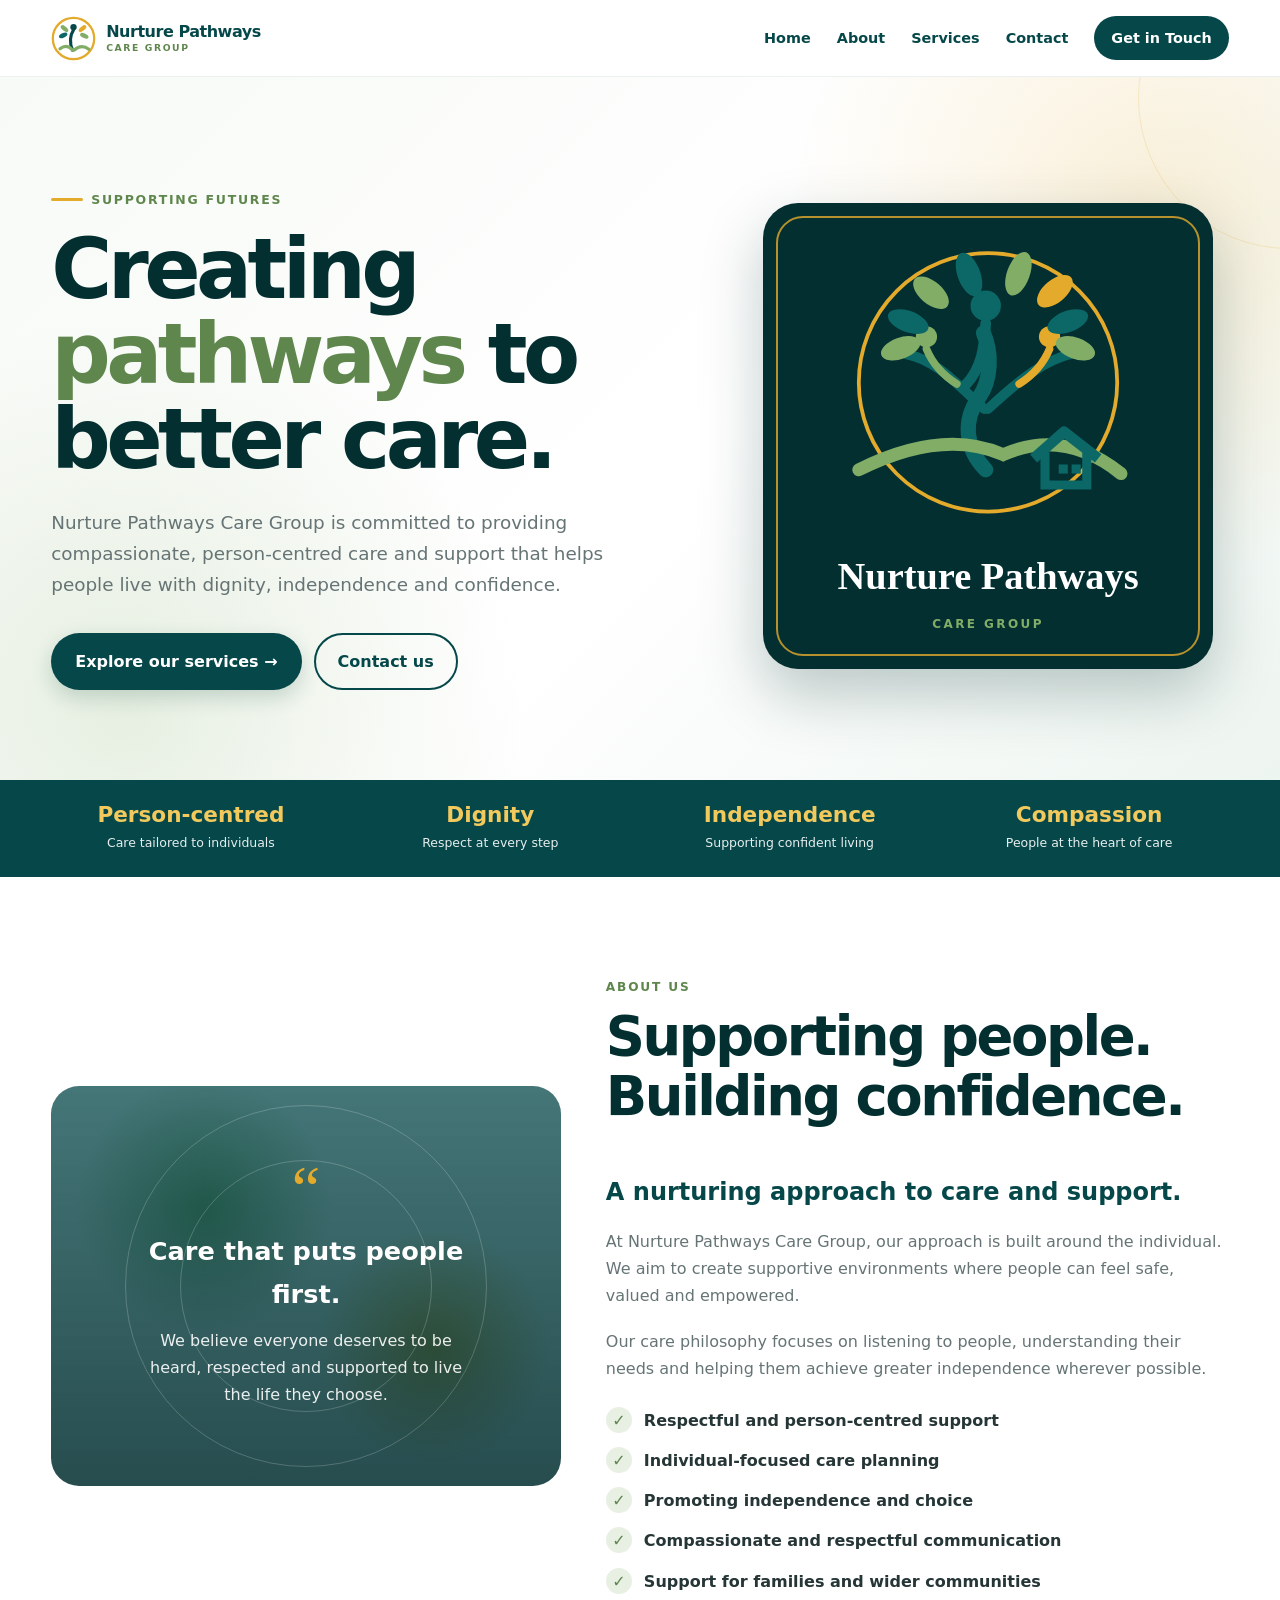
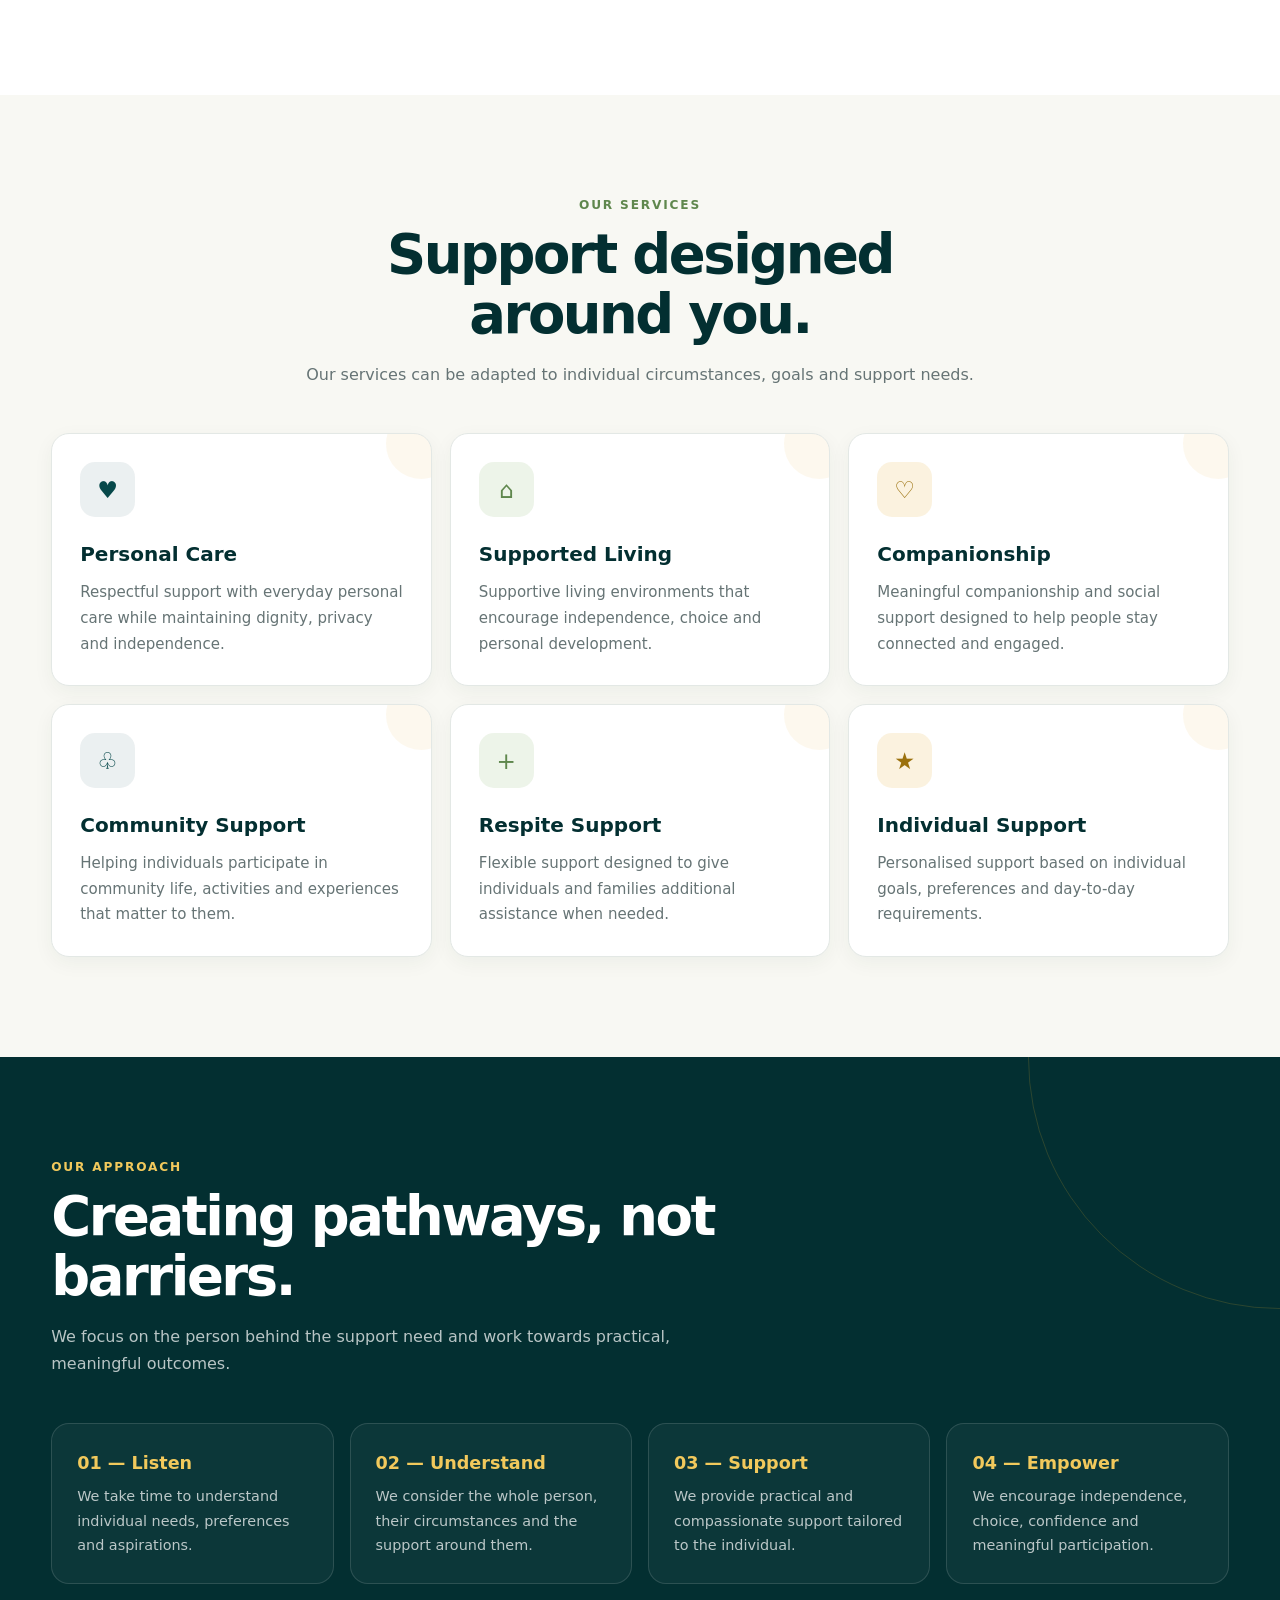
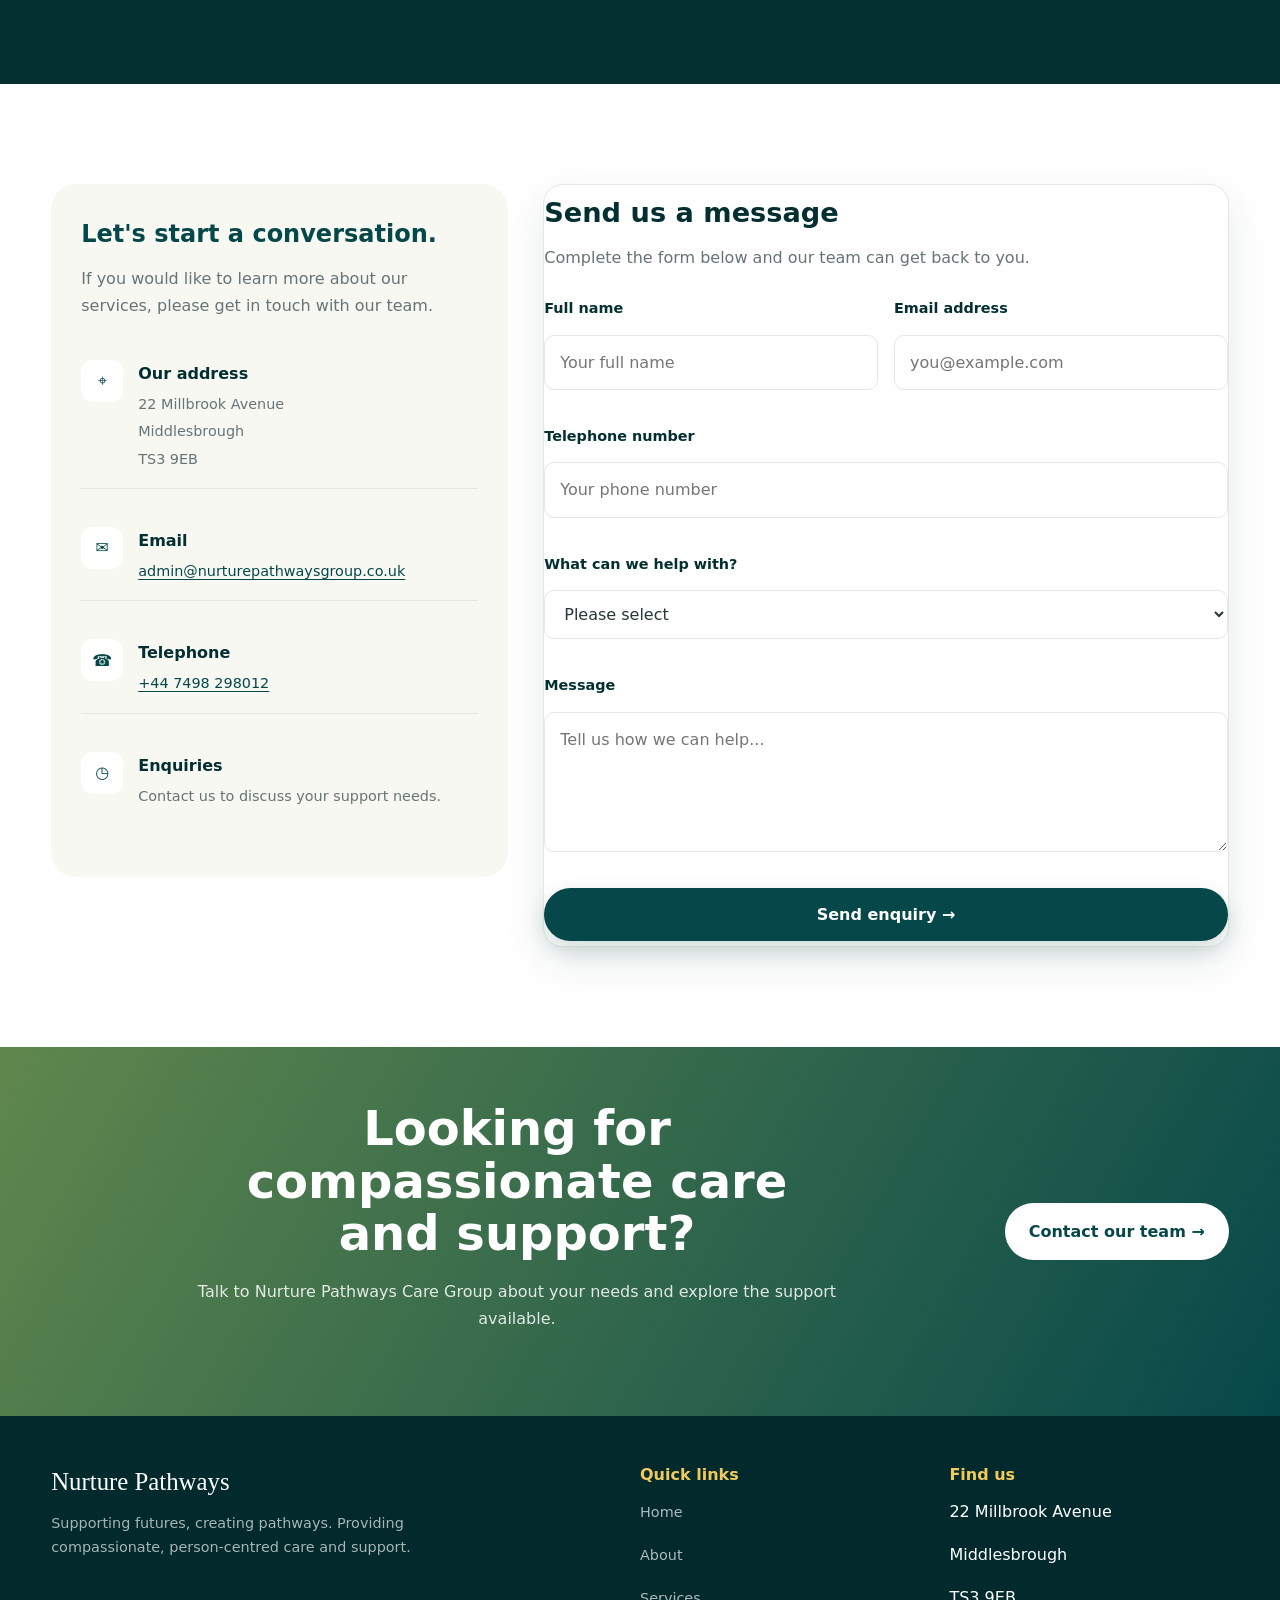
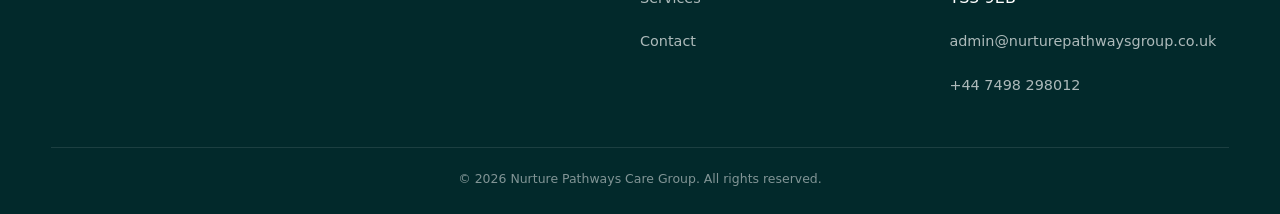
==== index.html @ 9d2c9abf "Add files via upload" ====
<!DOCTYPE html>
<html lang="en">
<head>
<meta charset="UTF-8">
<meta name="viewport" content="width=device-width, initial-scale=1.0">
<meta name="description" content="Nurture Pathways Care Group - Supporting futures, creating pathways. Person-centred care and support services across the UK.">
<meta name="theme-color" content="#063f40">
<link rel="stylesheet" href="style.css">
<title>Nurture Pathways Care Group | Supporting Futures, Creating Pathways</title>
<style>
:root{--teal:#06484a;--teal-dark:#032f31;--teal-light:#0b6867;--green:#82ad67;--green-dark:#5f874d;--gold:#e3aa2c;--gold-light:#f2c95c;--cream:#f8f8f3;--white:#fff;--text:#263536;--muted:#667475;--border:#e3e8e5;--shadow:0 15px 40px rgba(3,47,49,.10);--radius:18px;--max-width:1180px}
*{box-sizing:border-box;margin:0;padding:0}html{scroll-behavior:smooth;scroll-padding-top:80px}body{font-family:Inter,ui-sans-serif,system-ui,-apple-system,BlinkMacSystemFont,"Segoe UI",sans-serif;color:var(--text);background:#fff;line-height:1.7;overflow-x:hidden}img,svg{max-width:100%;display:block}a{color:inherit;text-decoration:none}button,input,textarea,select{font:inherit}button{cursor:pointer}.container{width:min(92%,var(--max-width));margin-inline:auto}
header{position:sticky;top:0;z-index:1000;background:rgba(255,255,255,.96);backdrop-filter:blur(12px);border-bottom:1px solid rgba(6,72,74,.08)}.nav{min-height:76px;display:flex;align-items:center;justify-content:space-between;gap:20px}.brand{display:flex;align-items:center;gap:10px;font-weight:800;color:var(--teal);line-height:1.1}.brand-mark{width:45px;height:45px;flex:0 0 45px}.brand-text{display:flex;flex-direction:column}.brand-name{font-size:1rem;letter-spacing:-.03em}.brand-subtitle{color:var(--green-dark);font-size:.58rem;letter-spacing:.17em;margin-top:2px}.nav-toggle{border:0;background:transparent;color:var(--teal);width:44px;height:44px;display:grid;place-items:center;border-radius:10px;font-size:1.5rem}.nav-toggle:hover{background:var(--cream)}.nav-links{position:absolute;top:76px;left:0;right:0;display:none;flex-direction:column;padding:20px 4%;background:#fff;border-bottom:1px solid var(--border);box-shadow:var(--shadow)}.nav-links.active{display:flex}.nav-links a{padding:10px 0;font-weight:650;color:var(--teal)}.nav-links a:hover{color:var(--gold)}.nav-cta{display:inline-flex;justify-content:center;align-items:center;background:var(--teal);color:#fff!important;padding:11px 18px!important;border-radius:999px}
.hero{position:relative;background:radial-gradient(circle at 90% 20%,rgba(227,170,44,.18),transparent 28%),radial-gradient(circle at 10% 90%,rgba(130,173,103,.18),transparent 30%),linear-gradient(135deg,#f7faf6 0%,#fff 55%,#edf5f0 100%);padding:72px 0 65px;overflow:hidden}.hero::before{content:"";position:absolute;width:300px;height:300px;border:1px solid rgba(227,170,44,.2);border-radius:50%;right:-160px;top:-130px}.hero-grid{display:grid;gap:45px;align-items:center}.eyebrow{display:inline-flex;align-items:center;gap:8px;color:var(--green-dark);font-weight:800;font-size:.78rem;letter-spacing:.14em;text-transform:uppercase;margin-bottom:18px}.eyebrow:before{content:"";width:32px;height:3px;background:var(--gold);border-radius:99px}.hero h1{color:var(--teal-dark);font-size:clamp(2.5rem,9vw,5rem);line-height:1.02;letter-spacing:-.055em;max-width:760px}.hero h1 span{color:var(--green-dark)}.hero-description{max-width:650px;margin-top:22px;font-size:1.05rem;color:var(--muted)}.hero-buttons{display:flex;flex-wrap:wrap;gap:12px;margin-top:30px}.btn{min-height:50px;padding:13px 22px;display:inline-flex;align-items:center;justify-content:center;gap:9px;border-radius:999px;border:2px solid transparent;font-weight:800;transition:.25s ease}.btn-primary{background:var(--teal);color:#fff}.btn-primary:hover{background:var(--teal-dark);transform:translateY(-2px);box-shadow:0 10px 25px rgba(6,72,74,.2)}.btn-secondary{border-color:var(--teal);color:var(--teal);background:transparent}.btn-secondary:hover{background:var(--teal);color:#fff}
.hero-visual{display:grid;place-items:center}.logo-card{width:min(100%,450px);padding:35px;background:var(--teal-dark);border-radius:35px;box-shadow:0 25px 60px rgba(3,47,49,.25);position:relative}.logo-card:before{content:"";position:absolute;inset:13px;border:2px solid var(--gold);border-radius:27px;opacity:.8}.logo-svg{position:relative;z-index:1;width:100%}.logo-card-title{position:relative;z-index:1;text-align:center;margin-top:10px;color:#fff;font-family:Georgia,serif;font-size:clamp(1.6rem,5vw,2.4rem);font-weight:bold}.logo-card-subtitle{position:relative;z-index:1;color:var(--green);text-align:center;font-weight:800;letter-spacing:.2em;font-size:.75rem;margin-top:4px}
.trust-bar{background:var(--teal);color:#fff;padding:22px 0}.trust-grid{display:grid;grid-template-columns:repeat(2,1fr);gap:20px;text-align:center}.trust-item strong{display:block;color:var(--gold-light);font-size:1.35rem;line-height:1.2}.trust-item span{font-size:.78rem;opacity:.9}
section{padding:80px 0}.section-heading{max-width:700px;margin-bottom:45px}.section-heading.center{margin-inline:auto;text-align:center}.section-label{color:var(--green-dark);font-weight:850;text-transform:uppercase;letter-spacing:.15em;font-size:.76rem;margin-bottom:10px}.section-heading h2{color:var(--teal-dark);font-size:clamp(2rem,6vw,3.4rem);line-height:1.1;letter-spacing:-.045em}.section-heading p{color:var(--muted);margin-top:16px}
.about{background:#fff}.about-grid{display:grid;gap:45px;align-items:center}.about-image{min-height:400px;border-radius:28px;background:linear-gradient(rgba(6,72,74,.75),rgba(3,47,49,.86)),radial-gradient(circle at 30% 30%,var(--green),transparent 28%),radial-gradient(circle at 75% 65%,var(--gold),transparent 25%);display:flex;align-items:center;justify-content:center;padding:35px;position:relative;overflow:hidden}.about-image:before,.about-image:after{content:"";position:absolute;border:1px solid rgba(255,255,255,.2);border-radius:50%}.about-image:before{width:360px;height:360px}.about-image:after{width:250px;height:250px}.about-message{position:relative;z-index:2;color:#fff;text-align:center;max-width:330px}.about-message .quote{font-family:Georgia,serif;font-size:4rem;color:var(--gold);line-height:.8}.about-message h3{font-size:1.6rem;margin:15px 0 10px}.about-message p{opacity:.9}.about-copy h3{color:var(--teal);font-size:1.5rem;margin-bottom:15px}.about-copy p{color:var(--muted);margin-bottom:18px}.check-list{list-style:none;display:grid;gap:13px;margin-top:25px}.check-list li{display:flex;gap:12px;align-items:flex-start;color:var(--text);font-weight:600}.check-list li:before{content:"✓";flex:0 0 26px;width:26px;height:26px;display:grid;place-items:center;border-radius:50%;background:rgba(130,173,103,.18);color:var(--green-dark);font-weight:900}
.services{background:var(--cream)}.service-grid{display:grid;grid-template-columns:1fr;gap:18px}.service-card{background:#fff;border:1px solid var(--border);border-radius:var(--radius);padding:28px;transition:.25s ease;position:relative;overflow:hidden}.service-card:after{content:"";position:absolute;width:70px;height:70px;border-radius:50%;background:rgba(227,170,44,.08);right:-25px;top:-25px}.service-card:hover{transform:translateY(-5px);box-shadow:var(--shadow);border-color:rgba(130,173,103,.5)}.service-icon{width:55px;height:55px;border-radius:15px;display:grid;place-items:center;background:rgba(6,72,74,.08);color:var(--teal);font-size:1.45rem;margin-bottom:20px}.service-card:nth-child(2) .service-icon,.service-card:nth-child(5) .service-icon{background:rgba(130,173,103,.14);color:var(--green-dark)}.service-card:nth-child(3) .service-icon,.service-card:nth-child(6) .service-icon{background:rgba(227,170,44,.15);color:#9b710d}.service-card h3{color:var(--teal-dark);font-size:1.25rem;margin-bottom:9px}.service-card p{color:var(--muted);font-size:.94rem}
.why-us{background:var(--teal-dark);color:#fff;position:relative;overflow:hidden}.why-us:before{content:"";position:absolute;width:500px;height:500px;border:1px solid rgba(227,170,44,.18);border-radius:50%;right:-250px;top:-250px}.why-us .section-label{color:var(--gold-light)}.why-us h2{color:#fff}.why-us .section-heading p{color:rgba(255,255,255,.72)}.why-grid{display:grid;gap:16px}.why-card{padding:25px;border:1px solid rgba(255,255,255,.13);border-radius:var(--radius);background:rgba(255,255,255,.04)}.why-card strong{display:block;color:var(--gold-light);font-size:1.1rem;margin-bottom:6px}.why-card p{color:rgba(255,255,255,.72);font-size:.9rem}
.contact{background:#fff}.contact-grid{display:grid;gap:35px}.contact-info{background:var(--cream);border-radius:25px;padding:30px}.contact-info h3{color:var(--teal);font-size:1.5rem;margin-bottom:10px}.contact-info>p{color:var(--muted);margin-bottom:25px}.contact-item{display:flex;gap:15px;padding:16px 0;border-bottom:1px solid var(--border)}.contact-item:last-child{border-bottom:0}.contact-item-icon{width:42px;height:42px;border-radius:12px;display:grid;place-items:center;flex:0 0 42px;background:#fff;color:var(--teal)}.contact-item strong{display:block;color:var(--teal-dark)}.contact-item span{color:var(--muted);font-size:.9rem}.contact-item a{color:var(--teal);text-decoration:underline;text-underline-offset:3px}.contact-form{padding:5px 0}.contact-form h3{color:var(--teal-dark);font-size:1.7rem;margin-bottom:8px}.contact-form>p{color:var(--muted);margin-bottom:25px}.form-grid{display:grid;gap:16px}.form-group{display:grid;gap:7px}label{color:var(--teal-dark);font-weight:750;font-size:.9rem}input,textarea,select{width:100%;border:1px solid var(--border);background:#fafcfb;border-radius:12px;padding:13px 15px;outline:none;color:var(--text);transition:.2s ease}input:focus,textarea:focus,select:focus{border-color:var(--green);box-shadow:0 0 0 4px rgba(130,173,103,.12);background:#fff}textarea{min-height:140px;resize:vertical}.form-submit{margin-top:18px;border:0;width:100%}.form-message{display:none;margin-top:15px;padding:13px 15px;border-radius:10px;background:rgba(130,173,103,.14);color:var(--green-dark);font-weight:650}.form-message.show{display:block}
.cta{padding:55px 0;background:linear-gradient(120deg,var(--green-dark),var(--teal));color:#fff}.cta-inner{display:flex;flex-direction:column;gap:22px;align-items:flex-start}.cta h2{font-size:clamp(1.8rem,5vw,3rem);line-height:1.1;max-width:650px}.cta p{opacity:.85;max-width:650px}.cta .btn{background:#fff;color:var(--teal)}.cta .btn:hover{background:var(--gold);color:var(--teal-dark)}
footer{background:#02292b;color:#fff;padding:45px 0 25px}.footer-grid{display:grid;gap:30px}.footer-brand{font-family:Georgia,serif;font-size:1.55rem;color:#fff;margin-bottom:8px}.footer-description{color:rgba(255,255,255,.65);max-width:450px;font-size:.9rem}.footer-title{color:var(--gold-light);font-weight:800;margin-bottom:10px}.footer-links{list-style:none;display:grid;gap:7px}.footer-links a{color:rgba(255,255,255,.68);font-size:.9rem}.footer-links a:hover{color:#fff}.copyright{border-top:1px solid rgba(255,255,255,.1);margin-top:35px;padding-top:20px;color:rgba(255,255,255,.5);font-size:.78rem;text-align:center}
@media(min-width:650px){.trust-grid{grid-template-columns:repeat(4,1fr)}.service-grid{grid-template-columns:repeat(2,1fr)}.why-grid{grid-template-columns:repeat(2,1fr)}.form-grid.two{grid-template-columns:repeat(2,1fr)}.footer-grid{grid-template-columns:2fr 1fr 1fr}}
@media(min-width:900px){.nav-toggle{display:none}.nav-links{position:static;display:flex;flex-direction:row;align-items:center;gap:26px;padding:0;background:transparent;border:0;box-shadow:none}.nav-links a{padding:8px 0;font-size:.9rem}.nav-cta{padding:10px 17px!important}.hero{padding:105px 0 90px}.hero-grid{grid-template-columns:1.15fr .85fr}.about-grid{grid-template-columns:.9fr 1.1fr}.service-grid{grid-template-columns:repeat(3,1fr)}.why-grid{grid-template-columns:repeat(4,1fr)}.contact-grid{grid-template-columns:.8fr 1.2fr;align-items:start}.cta-inner{flex-direction:row;align-items:center;justify-content:space-between}.cta-content{max-width:700px}}
@media(min-width:1100px){.hero h1{font-size:5.2rem}section{padding:100px 0}}
:focus-visible{outline:3px solid var(--gold);outline-offset:3px}@media(prefers-reduced-motion:reduce){html{scroll-behavior:auto}*,*::before,*::after{transition:none!important}}
</style>
</head>
<body>
<header><div class="container nav">
<a href="#home" class="brand" aria-label="Nurture Pathways Care Group home">
<svg class="brand-mark" viewBox="0 0 100 100" aria-hidden="true"><circle cx="50" cy="50" r="46" fill="none" stroke="#e3aa2c" stroke-width="5"/><path d="M48 76 C40 60 43 42 50 31" fill="none" stroke="#06484a" stroke-width="7" stroke-linecap="round"/><circle cx="50" cy="25" r="7" fill="#06484a"/><ellipse cx="30" cy="28" rx="10" ry="5" transform="rotate(40 30 28)" fill="#82ad67"/><ellipse cx="70" cy="28" rx="10" ry="5" transform="rotate(-40 70 28)" fill="#e3aa2c"/><ellipse cx="27" cy="43" rx="10" ry="5" transform="rotate(-25 27 43)" fill="#0b6867"/><ellipse cx="74" cy="44" rx="10" ry="5" transform="rotate(25 74 44)" fill="#82ad67"/><path d="M48 76 Q35 61 20 73" fill="none" stroke="#82ad67" stroke-width="7" stroke-linecap="round"/><path d="M51 76 Q68 61 84 74" fill="none" stroke="#82ad67" stroke-width="7" stroke-linecap="round"/></svg>
<span class="brand-text"><span class="brand-name">Nurture Pathways</span><span class="brand-subtitle">CARE GROUP</span></span></a>
<button class="nav-toggle" id="navToggle" aria-label="Open navigation menu" aria-expanded="false">☰</button>
<nav class="nav-links" id="navLinks" aria-label="Main navigation"><a href="#home">Home</a><a href="#about">About</a><a href="#services">Services</a><a href="#contact">Contact</a><a href="#contact" class="nav-cta">Get in Touch</a></nav>
</div></header>

<main>
<section class="hero" id="home"><div class="container hero-grid"><div class="hero-content"><div class="eyebrow">Supporting futures</div><h1>Creating <span>pathways</span> to better care.</h1><p class="hero-description">Nurture Pathways Care Group is committed to providing compassionate, person-centred care and support that helps people live with dignity, independence and confidence.</p><div class="hero-buttons"><a href="#services" class="btn btn-primary">Explore our services →</a><a href="#contact" class="btn btn-secondary">Contact us</a></div></div>
<div class="hero-visual"><div class="logo-card"><svg class="logo-svg" viewBox="0 0 500 390" role="img" aria-label="Nurture Pathways tree and people logo"><circle cx="250" cy="190" r="170" fill="none" stroke="#e3aa2c" stroke-width="5"/><path d="M247 305 C218 275 218 238 238 210 C255 186 255 150 244 125" fill="none" stroke="#0b6867" stroke-width="20" stroke-linecap="round"/><path d="M245 225 C205 188 180 160 143 153" fill="none" stroke="#0b6867" stroke-width="13" stroke-linecap="round"/><path d="M250 225 C295 183 325 161 361 152" fill="none" stroke="#0b6867" stroke-width="13" stroke-linecap="round"/><circle cx="247" cy="89" r="20" fill="#0b6867"/><path d="M247 112 C245 145 242 171 220 194" fill="none" stroke="#0b6867" stroke-width="14" stroke-linecap="round"/><circle cx="169" cy="130" r="14" fill="#82ad67"/><path d="M169 146 C176 163 190 180 209 192" fill="none" stroke="#82ad67" stroke-width="10" stroke-linecap="round"/><circle cx="331" cy="130" r="14" fill="#e3aa2c"/><path d="M331 146 C324 163 310 180 291 192" fill="none" stroke="#e3aa2c" stroke-width="10" stroke-linecap="round"/><ellipse cx="175" cy="72" rx="28" ry="15" transform="rotate(40 175 72)" fill="#82ad67"/><ellipse cx="225" cy="48" rx="30" ry="15" transform="rotate(70 225 48)" fill="#0b6867"/><ellipse cx="290" cy="47" rx="30" ry="15" transform="rotate(-70 290 47)" fill="#82ad67"/><ellipse cx="338" cy="70" rx="28" ry="15" transform="rotate(-40 338 70)" fill="#e3aa2c"/><ellipse cx="145" cy="110" rx="28" ry="14" transform="rotate(20 145 110)" fill="#0b6867"/><ellipse cx="355" cy="110" rx="28" ry="14" transform="rotate(-20 355 110)" fill="#0b6867"/><ellipse cx="135" cy="145" rx="27" ry="14" transform="rotate(-20 135 145)" fill="#82ad67"/><ellipse cx="365" cy="145" rx="27" ry="14" transform="rotate(20 365 145)" fill="#82ad67"/><path d="M80 305 Q190 250 270 285 Q350 250 425 310" fill="none" stroke="#82ad67" stroke-width="17" stroke-linecap="round"/><path d="M310 290 L350 255 L395 290" fill="none" stroke="#0b6867" stroke-width="14" stroke-linejoin="round"/><path d="M325 282 V325 H380 V282" fill="none" stroke="#0b6867" stroke-width="12"/><rect x="343" y="298" width="12" height="12" fill="#0b6867"/><rect x="360" y="298" width="12" height="12" fill="#0b6867"/></svg><div class="logo-card-title">Nurture Pathways</div><div class="logo-card-subtitle">CARE GROUP</div></div></div></div></section>

<section class="trust-bar" aria-label="Our values"><div class="container trust-grid"><div class="trust-item"><strong>Person-centred</strong><span>Care tailored to individuals</span></div><div class="trust-item"><strong>Dignity</strong><span>Respect at every step</span></div><div class="trust-item"><strong>Independence</strong><span>Supporting confident living</span></div><div class="trust-item"><strong>Compassion</strong><span>People at the heart of care</span></div></div></section>

<section class="about" id="about"><div class="container about-grid"><div class="about-image"><div class="about-message"><div class="quote">“</div><h3>Care that puts people first.</h3><p>We believe everyone deserves to be heard, respected and supported to live the life they choose.</p></div></div><div class="about-copy"><div class="section-heading"><div class="section-label">About us</div><h2>Supporting people. Building confidence.</h2></div><h3>A nurturing approach to care and support.</h3><p>At Nurture Pathways Care Group, our approach is built around the individual. We aim to create supportive environments where people can feel safe, valued and empowered.</p><p>Our care philosophy focuses on listening to people, understanding their needs and helping them achieve greater independence wherever possible.</p><ul class="check-list"><li>Respectful and person-centred support</li><li>Individual-focused care planning</li><li>Promoting independence and choice</li><li>Compassionate and respectful communication</li><li>Support for families and wider communities</li></ul></div></div></section>

<section class="services" id="services"><div class="container"><div class="section-heading center"><div class="section-label">Our services</div><h2>Support designed around you.</h2><p>Our services can be adapted to individual circumstances, goals and support needs.</p></div><div class="service-grid">
<article class="service-card"><div class="service-icon">♥</div><h3>Personal Care</h3><p>Respectful support with everyday personal care while maintaining dignity, privacy and independence.</p></article>
<article class="service-card"><div class="service-icon">⌂</div><h3>Supported Living</h3><p>Supportive living environments that encourage independence, choice and personal development.</p></article>
<article class="service-card"><div class="service-icon">♡</div><h3>Companionship</h3><p>Meaningful companionship and social support designed to help people stay connected and engaged.</p></article>
<article class="service-card"><div class="service-icon">♧</div><h3>Community Support</h3><p>Helping individuals participate in community life, activities and experiences that matter to them.</p></article>
<article class="service-card"><div class="service-icon">+</div><h3>Respite Support</h3><p>Flexible support designed to give individuals and families additional assistance when needed.</p></article>
<article class="service-card"><div class="service-icon">★</div><h3>Individual Support</h3><p>Personalised support based on individual goals, preferences and day-to-day requirements.</p></article>
</div></div></section>

<section class="why-us"><div class="container"><div class="section-heading"><div class="section-label">Our approach</div><h2>Creating pathways, not barriers.</h2><p>We focus on the person behind the support need and work towards practical, meaningful outcomes.</p></div><div class="why-grid"><div class="why-card"><strong>01 — Listen</strong><p>We take time to understand individual needs, preferences and aspirations.</p></div><div class="why-card"><strong>02 — Understand</strong><p>We consider the whole person, their circumstances and the support around them.</p></div><div class="why-card"><strong>03 — Support</strong><p>We provide practical and compassionate support tailored to the individual.</p></div><div class="why-card"><strong>04 — Empower</strong><p>We encourage independence, choice, confidence and meaningful participation.</p></div></div></div></section>

<section class="contact" id="contact"><div class="container contact-grid"><div class="contact-info"><h3>Let's start a conversation.</h3><p>If you would like to learn more about our services, please get in touch with our team.</p>
<div class="contact-item"><div class="contact-item-icon">⌖</div><div><strong>Our address</strong><span>22 Millbrook Avenue<br>Middlesbrough<br>TS3 9EB</span></div></div>
<div class="contact-item"><div class="contact-item-icon">✉</div><div><strong>Email</strong><span><a href="mailto:admin@nurturepathwaysgroup.co.uk">admin@nurturepathwaysgroup.co.uk</a></span></div></div>
<div class="contact-item"><div class="contact-item-icon">☎</div><div><strong>Telephone</strong><span><a href="tel:+447498298012">+44 7498 298012</a></span></div></div>
<div class="contact-item"><div class="contact-item-icon">◷</div><div><strong>Enquiries</strong><span>Contact us to discuss your support needs.</span></div></div>
</div>

<div class="contact-form"><h3>Send us a message</h3><p>Complete the form below and our team can get back to you.</p>
<form id="contactForm" action="https://formsubmit.co/admin@nurturepathwaysgroup.co.uk" method="POST">
<input type="hidden" name="_subject" value="New enquiry from Nurture Pathways website">
<input type="hidden" name="_captcha" value="false">
<input type="hidden" name="_template" value="table">
<input type="hidden" name="_next" value="https://nurturepathwaysgroup.co.uk/#contact">
<div class="form-grid two"><div class="form-group"><label for="name">Full name</label><input type="text" id="name" name="name" placeholder="Your full name" required></div><div class="form-group"><label for="email">Email address</label><input type="email" id="email" name="email" placeholder="you@example.com" required></div></div>
<div class="form-grid" style="margin-top:16px"><div class="form-group"><label for="phone">Telephone number</label><input type="tel" id="phone" name="phone" placeholder="Your phone number"></div><div class="form-group"><label for="service">What can we help with?</label><select id="service" name="service"><option value="">Please select</option><option>Personal Care</option><option>Supported Living</option><option>Companionship</option><option>Community Support</option><option>Respite Support</option><option>Individual Support</option><option>General Enquiry</option></select></div><div class="form-group"><label for="message">Message</label><textarea id="message" name="message" placeholder="Tell us how we can help..." required></textarea></div></div>
<button type="submit" class="btn btn-primary form-submit">Send enquiry →</button>
<div class="form-message" id="formMessage" role="status">Thank you. Your enquiry has been sent. A member of our team will be in touch.</div>
</form></div></div></section>

<section class="cta"><div class="container cta-inner"><div class="cta-content"><h2>Looking for compassionate care and support?</h2><p>Talk to Nurture Pathways Care Group about your needs and explore the support available.</p></div><a href="#contact" class="btn">Contact our team →</a></div></section>
</main>

<footer><div class="container"><div class="footer-grid"><div><div class="footer-brand">Nurture Pathways</div><p class="footer-description">Supporting futures, creating pathways. Providing compassionate, person-centred care and support.</p></div><div><div class="footer-title">Quick links</div><ul class="footer-links"><li><a href="#home">Home</a></li><li><a href="#about">About</a></li><li><a href="#services">Services</a></li><li><a href="#contact">Contact</a></li></ul></div><div><div class="footer-title">Find us</div><ul class="footer-links"><li>22 Millbrook Avenue</li><li>Middlesbrough</li><li>TS3 9EB</li><li><a href="mailto:admin@nurturepathwaysgroup.co.uk">admin@nurturepathwaysgroup.co.uk</a></li><li><a href="tel:+447498298012">+44 7498 298012</a></li></ul></div></div><div class="copyright">© <span id="year"></span> Nurture Pathways Care Group. All rights reserved.</div></div></footer>

<script>
const navToggle=document.getElementById("navToggle"),navLinks=document.getElementById("navLinks");
navToggle.addEventListener("click",()=>{const isOpen=navLinks.classList.toggle("active");navToggle.setAttribute("aria-expanded",isOpen);navToggle.setAttribute("aria-label",isOpen?"Close navigation menu":"Open navigation menu");navToggle.textContent=isOpen?"×":"☰"});
document.querySelectorAll(".nav-links a").forEach(link=>link.addEventListener("click",()=>{navLinks.classList.remove("active");navToggle.setAttribute("aria-expanded","false");navToggle.setAttribute("aria-label","Open navigation menu");navToggle.textContent="☰"}));
document.getElementById("year").textContent=new Date().getFullYear();
</script>
</body>
</html>
---- style.css ----
/* =========================================
NURTURE PATHWAYS CARE GROUP
Main Stylesheet
========================================= */

:root {
--primary: #1d5c4b;
--primary-dark: #15483b;
--secondary: #dceee8;
--accent: #c9a66b;
--cream: #f8f7f2;
--white: #ffffff;
--text: #26352f;
--muted: #68766f;
--border: #dfe7e2;
--shadow: 0 10px 30px rgba(20, 50, 40, 0.08);
--radius: 16px;
}

/* =========================================
RESET
========================================= */

* {
margin: 0;
padding: 0;
box-sizing: border-box;
}

html {
scroll-behavior: smooth;
}

body {
font-family: Arial, Helvetica, sans-serif;
color: var(--text);
background: var(--white);
line-height: 1.6;
}

img {
max-width: 100%;
display: block;
}

a {
color: inherit;
text-decoration: none;
}

button,
input,
textarea {
font: inherit;
}

/* =========================================
GENERAL
========================================= */

.container {
width: min(1120px, 92%);
margin: 0 auto;
}

section {
padding: 90px 0;
}

.section-title {
text-align: center;
max-width: 700px;
margin: 0 auto 50px;
}

.section-title span {
display: inline-block;
color: var(--primary);
font-weight: 700;
font-size: 0.9rem;
letter-spacing: 1.5px;
text-transform: uppercase;
margin-bottom: 10px;
}

.section-title h2 {
font-size: clamp(2rem, 4vw, 3rem);
line-height: 1.15;
margin-bottom: 16px;
}

.section-title p {
color: var(--muted);
font-size: 1.05rem;
}

/* =========================================
HEADER
========================================= */

header {
position: sticky;
top: 0;
z-index: 1000;
background: rgba(255, 255, 255, 0.96);
backdrop-filter: blur(10px);
border-bottom: 1px solid var(--border);
}

.navbar {
min-height: 78px;
display: flex;
align-items: center;
justify-content: space-between;
gap: 30px;
}

.logo {
display: flex;
align-items: center;
gap: 12px;
font-weight: 800;
color: var(--primary);
font-size: 1.1rem;
}

.logo svg {
width: 44px;
height: 44px;
flex-shrink: 0;
}

.nav-links {
display: flex;
align-items: center;
gap: 28px;
list-style: none;
}

.nav-links a {
color: var(--text);
font-weight: 600;
font-size: 0.95rem;
transition: color 0.25s ease;
}

.nav-links a:hover {
color: var(--primary);
}

.nav-cta {
padding: 11px 18px;
border-radius: 999px;
background: var(--primary);
color: var(--white) !important;
}

.nav-cta:hover {
background: var(--primary-dark);
}

.menu-toggle {
display: none;
border: 0;
background: transparent;
color: var(--primary);
cursor: pointer;
font-size: 1.8rem;
}

/* =========================================
HERO
========================================= */

.hero {
background:
radial-gradient(
circle at top right,
rgba(201, 166, 107, 0.18),
transparent 35%
),
linear-gradient(135deg, #f8faf8 0%, #e9f3ef 100%);
padding: 110px 0;
overflow: hidden;
}

.hero-grid {
display: grid;
grid-template-columns: 1.1fr 0.9fr;
align-items: center;
gap: 70px;
}

.hero-content {
max-width: 650px;
}

.eyebrow {
display: inline-block;
color: var(--primary);
font-size: 0.9rem;
font-weight: 800;
text-transform: uppercase;
letter-spacing: 1.5px;
margin-bottom: 18px;
}

.hero h1 {
font-size: clamp(2.8rem, 6vw, 5rem);
line-height: 1.02;
margin-bottom: 24px;
color: var(--primary-dark);
}

.hero h1 span {
color: var(--accent);
}

.hero p {
font-size: 1.15rem;
color: var(--muted);
max-width: 600px;
margin-bottom: 32px;
}

.hero-buttons {
display: flex;
flex-wrap: wrap;
gap: 14px;
}

.btn {
display: inline-flex;
align-items: center;
justify-content: center;
min-height: 50px;
padding: 0 24px;
border-radius: 999px;
font-weight: 700;
transition:
transform 0.2s ease,
background 0.2s ease,
box-shadow 0.2s ease;
}

.btn:hover {
transform: translateY(-2px);
}

.btn-primary {
background: var(--primary);
color: var(--white);
box-shadow: 0 8px 20px rgba(29, 92, 75, 0.2);
}

.btn-primary:hover {
background: var(--primary-dark);
}

.btn-outline {
border: 1px solid var(--primary);
color: var(--primary);
background: transparent;
}

.btn-outline:hover {
background: var(--secondary);
}

.hero-card {
background: var(--white);
padding: 38px;
border-radius: 28px;
box-shadow: var(--shadow);
border: 1px solid var(--border);
}

.hero-card-icon {
width: 65px;
height: 65px;
border-radius: 18px;
display: grid;
place-items: center;
background: var(--secondary);
color: var(--primary);
font-size: 1.8rem;
margin-bottom: 24px;
}

.hero-card h3 {
font-size: 1.5rem;
margin-bottom: 12px;
}

.hero-card p {
font-size: 1rem;
margin-bottom: 0;
}

/* =========================================
ABOUT
========================================= */

.about {
background: var(--white);
}

.about-grid {
display: grid;
grid-template-columns: 1fr 1fr;
gap: 60px;
align-items: center;
}

.about-content h2 {
font-size: clamp(2rem, 4vw, 3rem);
line-height: 1.15;
margin-bottom: 20px;
}

.about-content p {
color: var(--muted);
margin-bottom: 18px;
}

.about-highlight {
margin-top: 28px;
padding: 22px;
background: var(--cream);
border-left: 4px solid var(--accent);
border-radius: 10px;
}

.about-highlight strong {
display: block;
color: var(--primary);
margin-bottom: 5px;
}

/* =========================================
SERVICES
========================================= */

.services {
background: var(--cream);
}

.services-grid {
display: grid;
grid-template-columns: repeat(3, 1fr);
gap: 24px;
}

.service-card {
background: var(--white);
padding: 32px;
border-radius: var(--radius);
border: 1px solid var(--border);
box-shadow: 0 6px 20px rgba(20, 50, 40, 0.05);
transition:
transform 0.25s ease,
box-shadow 0.25s ease;
}

.service-card:hover {
transform: translateY(-6px);
box-shadow: var(--shadow);
}

.service-icon {
width: 55px;
height: 55px;
display: grid;
place-items: center;
border-radius: 14px;
background: var(--secondary);
color: var(--primary);
font-size: 1.4rem;
margin-bottom: 20px;
}

.service-card h3 {
margin-bottom: 10px;
font-size: 1.25rem;
}

.service-card p {
color: var(--muted);
font-size: 0.95rem;
}

/* =========================================
APPROACH / VALUES
========================================= */

.approach {
background: var(--white);
}

.values-grid {
display: grid;
grid-template-columns: repeat(4, 1fr);
gap: 20px;
}

.value-card {
padding: 28px 22px;
text-align: center;
background: #fbfcfb;
border: 1px solid var(--border);
border-radius: var(--radius);
}

.value-number {
width: 45px;
height: 45px;
margin: 0 auto 18px;
display: grid;
place-items: center;
border-radius: 50%;
background: var(--primary);
color: var(--white);
font-weight: 800;
}

.value-card h3 {
margin-bottom: 8px;
}

.value-card p {
color: var(--muted);
font-size: 0.92rem;
}

/* =========================================
CTA
========================================= */

.cta {
background: var(--primary);
color: var(--white);
text-align: center;
}

.cta-content {
max-width: 760px;
margin: 0 auto;
}

.cta h2 {
font-size: clamp(2rem, 4vw, 3rem);
line-height: 1.15;
margin-bottom: 18px;
}

.cta p {
opacity: 0.9;
margin-bottom: 28px;
}

.cta .btn-primary {
background: var(--white);
color: var(--primary);
box-shadow: none;
}

.cta .btn-primary:hover {
background: var(--secondary);
}

/* =========================================
CONTACT
========================================= */

.contact {
background: var(--cream);
}

.contact-grid {
display: grid;
grid-template-columns: 0.85fr 1.15fr;
gap: 50px;
align-items: start;
}

.contact-info h2 {
font-size: 2.3rem;
line-height: 1.15;
margin-bottom: 18px;
}

.contact-info > p {
color: var(--muted);
margin-bottom: 30px;
}

.contact-item {
display: flex;
gap: 15px;
margin-bottom: 22px;
}

.contact-icon {
width: 46px;
height: 46px;
flex-shrink: 0;
display: grid;
place-items: center;
border-radius: 12px;
background: var(--secondary);
color: var(--primary);
}

.contact-item strong {
display: block;
margin-bottom: 3px;
}

.contact-item span,
.contact-item a {
color: var(--muted);
}

.contact-item a:hover {
color: var(--primary);
}

/* =========================================
CONTACT FORM
========================================= */

.contact-form {
background: var(--white);
padding: 35px;
border-radius: 20px;
border: 1px solid var(--border);
box-shadow: var(--shadow);
}

.form-group {
margin-bottom: 18px;
}

.form-group label {
display: block;
font-weight: 700;
margin-bottom: 7px;
}

.form-group input,
.form-group textarea,
.form-group select {
width: 100%;
padding: 13px 15px;
border: 1px solid var(--border);
border-radius: 10px;
outline: none;
color: var(--text);
background: #fff;
transition:
border-color 0.2s ease,
box-shadow 0.2s ease;
}

.form-group textarea {
min-height: 140px;
resize: vertical;
}

.form-group input:focus,
.form-group textarea:focus,
.form-group select:focus {
border-color: var(--primary);
box-shadow: 0 0 0 3px rgba(29, 92, 75, 0.1);
}

.form-submit {
width: 100%;
border: 0;
cursor: pointer;
}

/* =========================================
FOOTER
========================================= */

footer {
background: #12382f;
color: var(--white);
padding: 55px 0 25px;
}

.footer-grid {
display: grid;
grid-template-columns: 1.2fr 0.8fr 0.8fr;
gap: 50px;
margin-bottom: 40px;
}

.footer-logo {
font-size: 1.2rem;
font-weight: 800;
margin-bottom: 15px;
}

.footer-about {
color: rgba(255, 255, 255, 0.75);
max-width: 420px;
}

footer h4 {
margin-bottom: 15px;
}

.footer-links {
list-style: none;
}

.footer-links li {
margin-bottom: 9px;
}

.footer-links a {
color: rgba(255, 255, 255, 0.75);
transition: color 0.2s ease;
}

.footer-links a:hover {
color: var(--white);
}

.footer-bottom {
padding-top: 22px;
border-top: 1px solid rgba(255, 255, 255, 0.15);
text-align: center;
color: rgba(255, 255, 255, 0.65);
font-size: 0.9rem;
}

/* =========================================
ACCESSIBILITY
========================================= */

:focus-visible {
outline: 3px solid var(--accent);
outline-offset: 3px;
}

/* =========================================
MOBILE NAVIGATION
========================================= */

@media (max-width: 800px) {
.menu-toggle {
display: block;
}

.nav-links {
position: absolute;
top: 78px;
left: 0;
width: 100%;
padding: 20px 4%;
display: none;
flex-direction: column;
align-items: stretch;
gap: 0;
background: var(--white);
border-bottom: 1px solid var(--border);
box-shadow: var(--shadow);
}

.nav-links.active {
display: flex;
}

.nav-links li {
border-bottom: 1px solid var(--border);
}

.nav-links li:last-child {
border-bottom: 0;
}

.nav-links a {
display: block;
padding: 13px 0;
}

.nav-cta {
text-align: center;
margin-top: 10px;
}
}

/* =========================================
TABLET
========================================= */

@media (max-width: 900px) {
.hero-grid,
.about-grid,
.contact-grid {
grid-template-columns: 1fr;
}

.hero {
padding: 80px 0;
}

.hero-content {
max-width: 100%;
}

.services-grid {
grid-template-columns: repeat(2, 1fr);
}

.values-grid {
grid-template-columns: repeat(2, 1fr);
}

.footer-grid {
grid-template-columns: 1fr 1fr;
}
}

/* =========================================
MOBILE
========================================= */

@media (max-width: 600px) {
section {
padding: 65px 0;
}

.navbar {
min-height: 70px;
}

.nav-links {
top: 70px;
}

.hero {
padding: 65px 0;
}

.hero h1 {
font-size: 2.7rem;
}

.hero p {
font-size: 1rem;
}

.hero-buttons {
flex-direction: column;
align-items: stretch;
}

.btn {
width: 100%;
}

.hero-card {
padding: 28px;
}

.services-grid {
grid-template-columns: 1fr;
}

.values-grid {
grid-template-columns: 1fr;
}

.contact-form {
padding: 25px;
}

.footer-grid {
grid-template-columns: 1fr;
gap: 30px;
}
}

/* =========================================
REDUCED MOTION
========================================= */

@media (prefers-reduced-motion: reduce) {
html {
scroll-behavior: auto;
}

*,
*::before,
*::after {
transition: none !important;
animation: none !important;
}
}
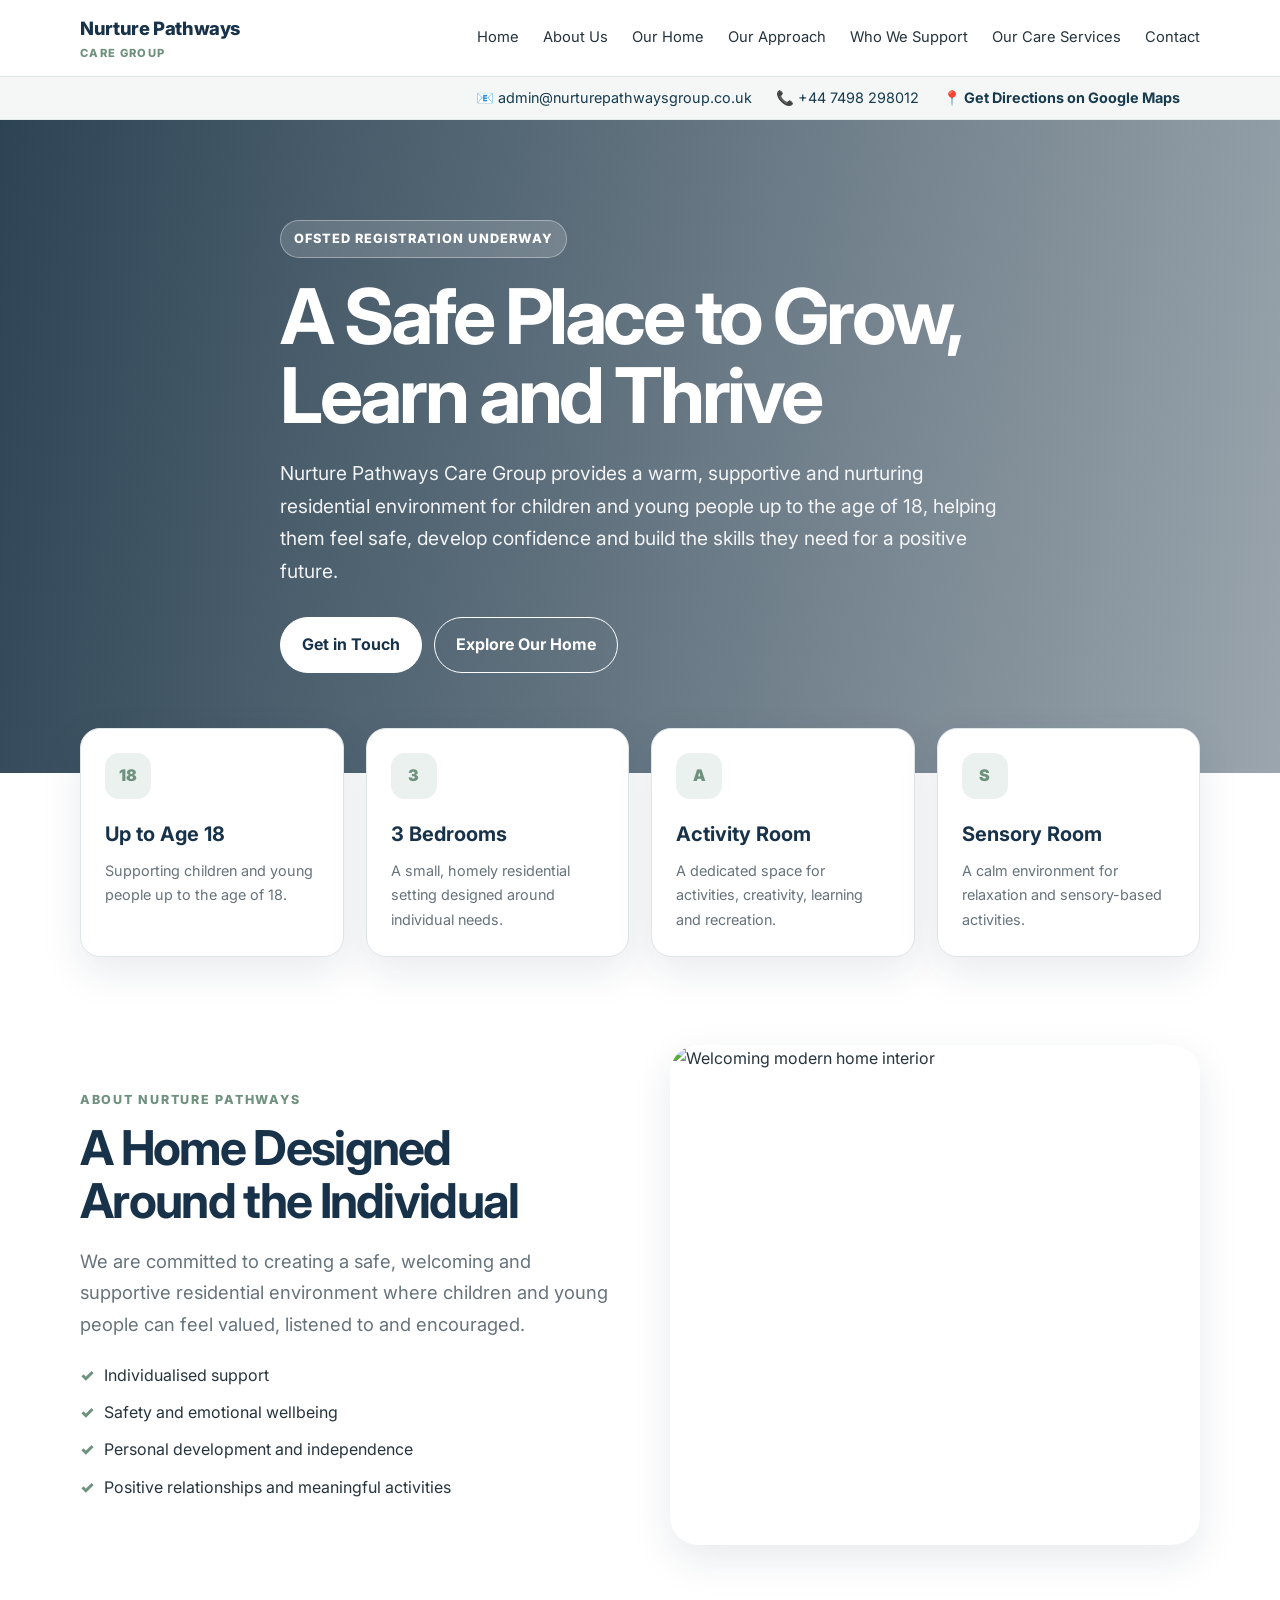
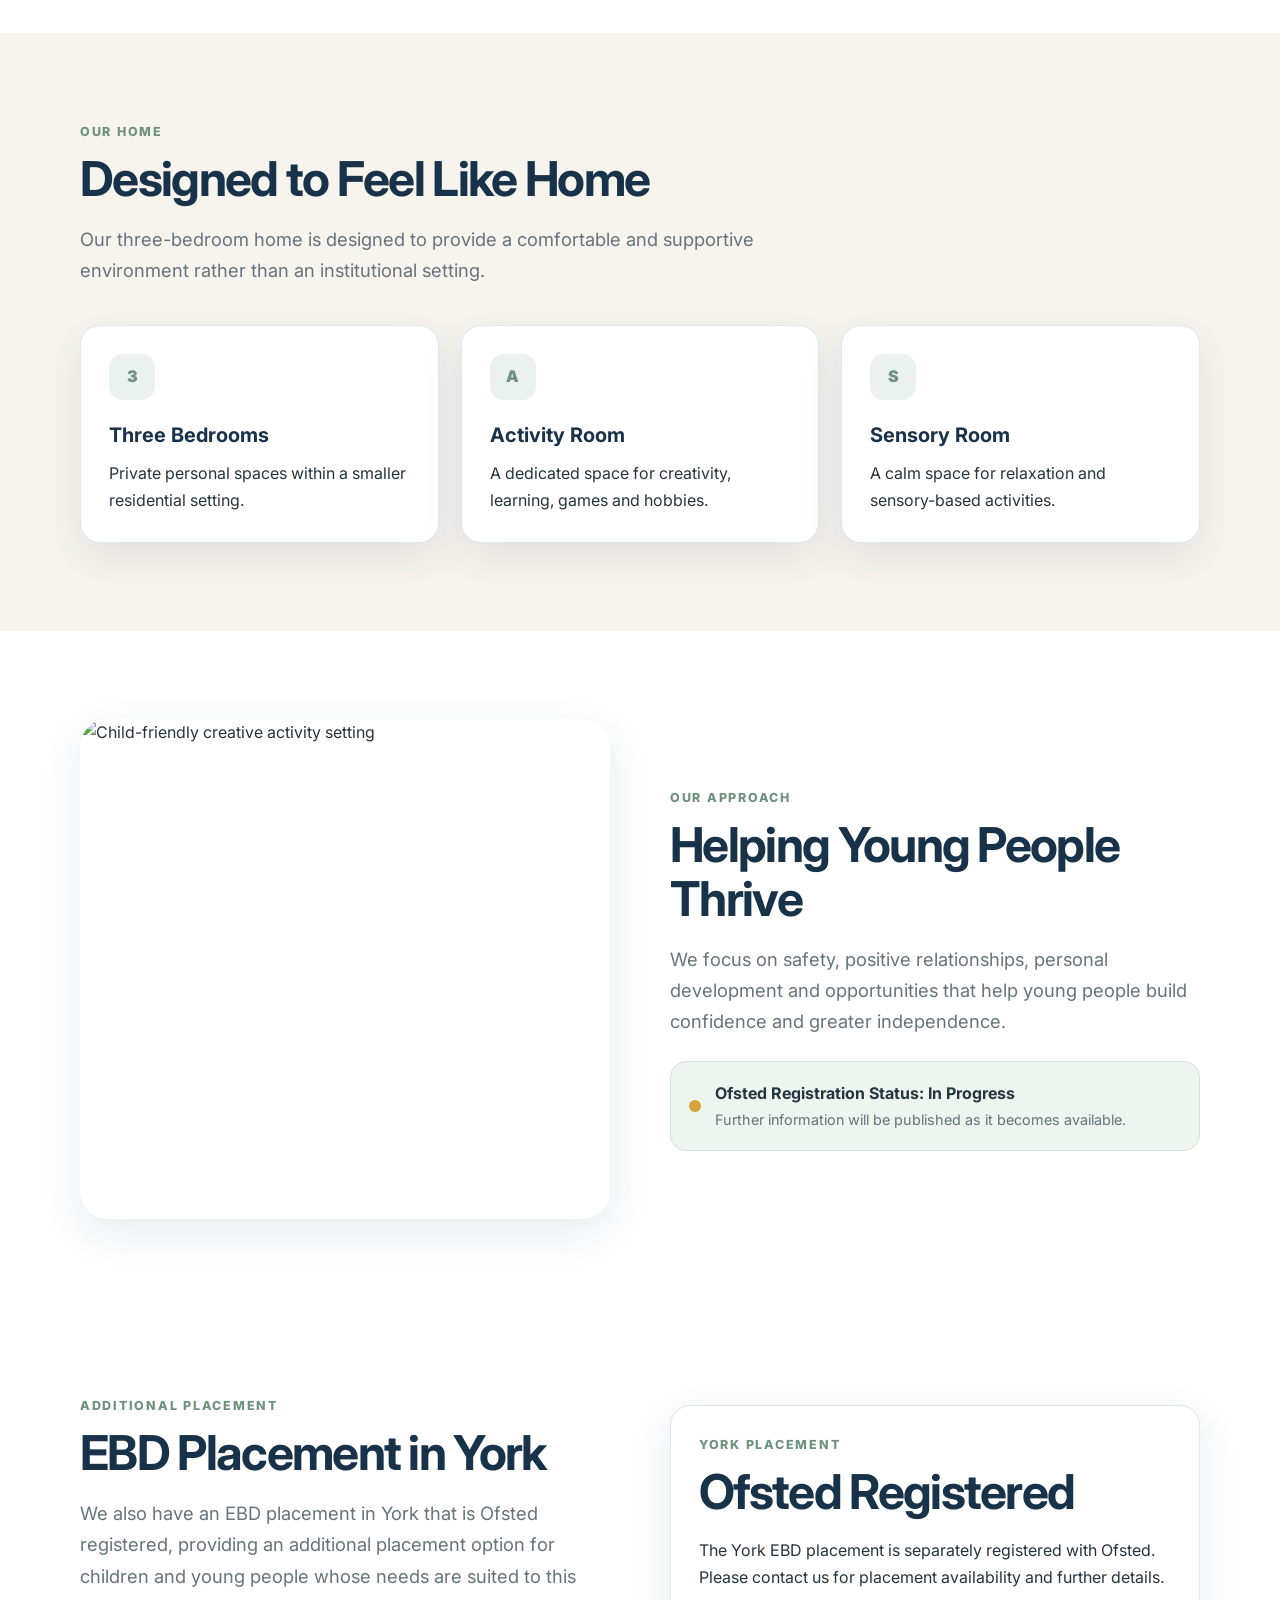
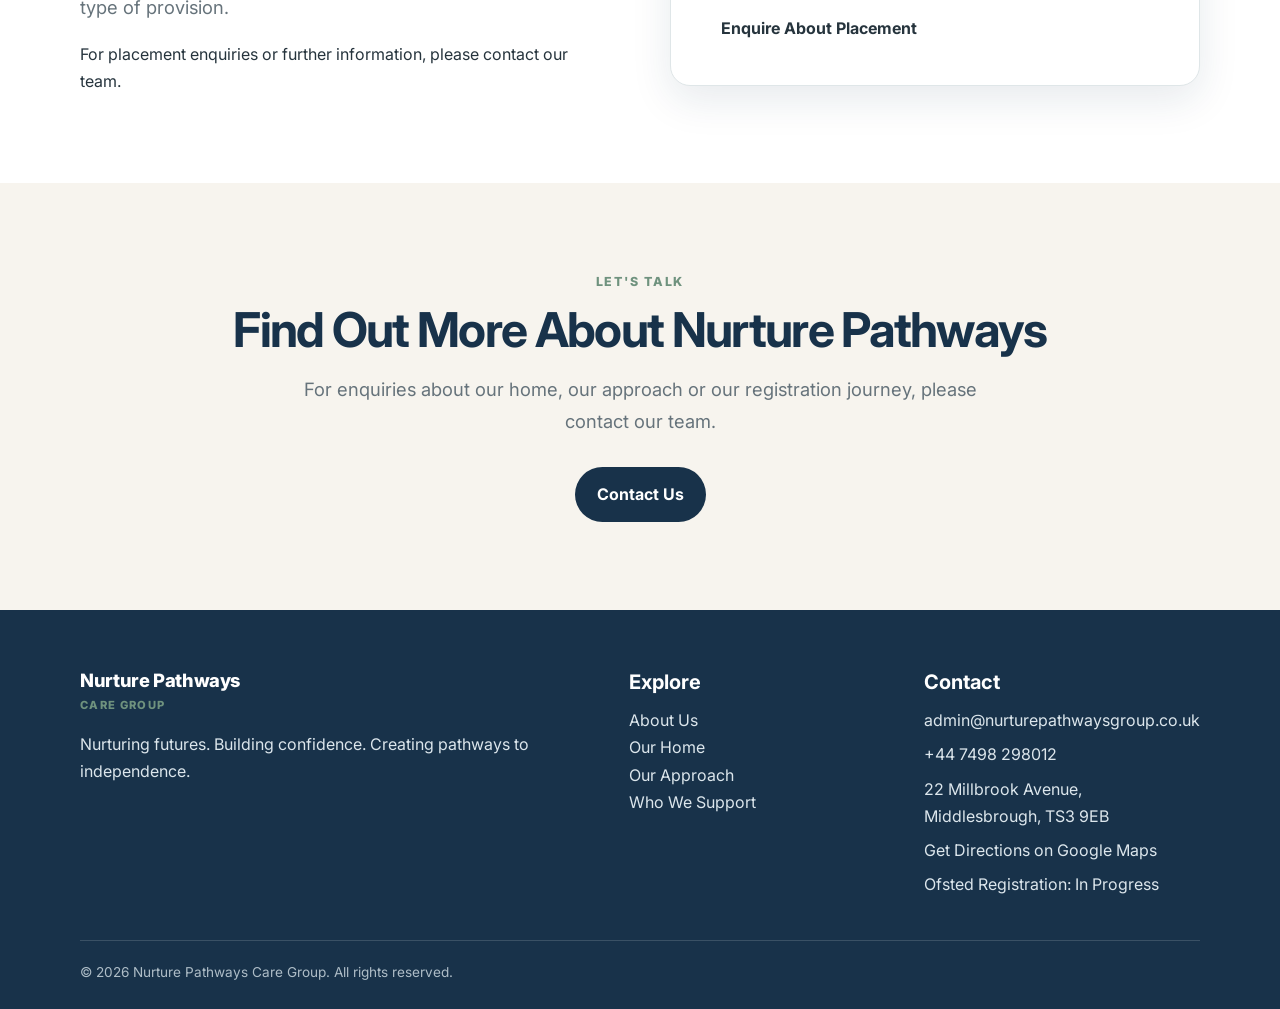
==== commit 8494dbc5: "Add files via upload git update" ====
--- a/index.html
+++ b/index.html
@@ -1,89 +1,81 @@
-<!DOCTYPE html>
-<html lang="en">
-<head>
-<meta charset="UTF-8">
-<meta name="viewport" content="width=device-width, initial-scale=1.0">
-<meta name="description" content="Nurture Pathways Care Group - Supporting futures, creating pathways. Person-centred care and support services across the UK.">
-<meta name="theme-color" content="#063f40">
-<link rel="stylesheet" href="style.css">
-<title>Nurture Pathways Care Group | Supporting Futures, Creating Pathways</title>
-<style>
-:root{--teal:#06484a;--teal-dark:#032f31;--teal-light:#0b6867;--green:#82ad67;--green-dark:#5f874d;--gold:#e3aa2c;--gold-light:#f2c95c;--cream:#f8f8f3;--white:#fff;--text:#263536;--muted:#667475;--border:#e3e8e5;--shadow:0 15px 40px rgba(3,47,49,.10);--radius:18px;--max-width:1180px}
-*{box-sizing:border-box;margin:0;padding:0}html{scroll-behavior:smooth;scroll-padding-top:80px}body{font-family:Inter,ui-sans-serif,system-ui,-apple-system,BlinkMacSystemFont,"Segoe UI",sans-serif;color:var(--text);background:#fff;line-height:1.7;overflow-x:hidden}img,svg{max-width:100%;display:block}a{color:inherit;text-decoration:none}button,input,textarea,select{font:inherit}button{cursor:pointer}.container{width:min(92%,var(--max-width));margin-inline:auto}
-header{position:sticky;top:0;z-index:1000;background:rgba(255,255,255,.96);backdrop-filter:blur(12px);border-bottom:1px solid rgba(6,72,74,.08)}.nav{min-height:76px;display:flex;align-items:center;justify-content:space-between;gap:20px}.brand{display:flex;align-items:center;gap:10px;font-weight:800;color:var(--teal);line-height:1.1}.brand-mark{width:45px;height:45px;flex:0 0 45px}.brand-text{display:flex;flex-direction:column}.brand-name{font-size:1rem;letter-spacing:-.03em}.brand-subtitle{color:var(--green-dark);font-size:.58rem;letter-spacing:.17em;margin-top:2px}.nav-toggle{border:0;background:transparent;color:var(--teal);width:44px;height:44px;display:grid;place-items:center;border-radius:10px;font-size:1.5rem}.nav-toggle:hover{background:var(--cream)}.nav-links{position:absolute;top:76px;left:0;right:0;display:none;flex-direction:column;padding:20px 4%;background:#fff;border-bottom:1px solid var(--border);box-shadow:var(--shadow)}.nav-links.active{display:flex}.nav-links a{padding:10px 0;font-weight:650;color:var(--teal)}.nav-links a:hover{color:var(--gold)}.nav-cta{display:inline-flex;justify-content:center;align-items:center;background:var(--teal);color:#fff!important;padding:11px 18px!important;border-radius:999px}
-.hero{position:relative;background:radial-gradient(circle at 90% 20%,rgba(227,170,44,.18),transparent 28%),radial-gradient(circle at 10% 90%,rgba(130,173,103,.18),transparent 30%),linear-gradient(135deg,#f7faf6 0%,#fff 55%,#edf5f0 100%);padding:72px 0 65px;overflow:hidden}.hero::before{content:"";position:absolute;width:300px;height:300px;border:1px solid rgba(227,170,44,.2);border-radius:50%;right:-160px;top:-130px}.hero-grid{display:grid;gap:45px;align-items:center}.eyebrow{display:inline-flex;align-items:center;gap:8px;color:var(--green-dark);font-weight:800;font-size:.78rem;letter-spacing:.14em;text-transform:uppercase;margin-bottom:18px}.eyebrow:before{content:"";width:32px;height:3px;background:var(--gold);border-radius:99px}.hero h1{color:var(--teal-dark);font-size:clamp(2.5rem,9vw,5rem);line-height:1.02;letter-spacing:-.055em;max-width:760px}.hero h1 span{color:var(--green-dark)}.hero-description{max-width:650px;margin-top:22px;font-size:1.05rem;color:var(--muted)}.hero-buttons{display:flex;flex-wrap:wrap;gap:12px;margin-top:30px}.btn{min-height:50px;padding:13px 22px;display:inline-flex;align-items:center;justify-content:center;gap:9px;border-radius:999px;border:2px solid transparent;font-weight:800;transition:.25s ease}.btn-primary{background:var(--teal);color:#fff}.btn-primary:hover{background:var(--teal-dark);transform:translateY(-2px);box-shadow:0 10px 25px rgba(6,72,74,.2)}.btn-secondary{border-color:var(--teal);color:var(--teal);background:transparent}.btn-secondary:hover{background:var(--teal);color:#fff}
-.hero-visual{display:grid;place-items:center}.logo-card{width:min(100%,450px);padding:35px;background:var(--teal-dark);border-radius:35px;box-shadow:0 25px 60px rgba(3,47,49,.25);position:relative}.logo-card:before{content:"";position:absolute;inset:13px;border:2px solid var(--gold);border-radius:27px;opacity:.8}.logo-svg{position:relative;z-index:1;width:100%}.logo-card-title{position:relative;z-index:1;text-align:center;margin-top:10px;color:#fff;font-family:Georgia,serif;font-size:clamp(1.6rem,5vw,2.4rem);font-weight:bold}.logo-card-subtitle{position:relative;z-index:1;color:var(--green);text-align:center;font-weight:800;letter-spacing:.2em;font-size:.75rem;margin-top:4px}
-.trust-bar{background:var(--teal);color:#fff;padding:22px 0}.trust-grid{display:grid;grid-template-columns:repeat(2,1fr);gap:20px;text-align:center}.trust-item strong{display:block;color:var(--gold-light);font-size:1.35rem;line-height:1.2}.trust-item span{font-size:.78rem;opacity:.9}
-section{padding:80px 0}.section-heading{max-width:700px;margin-bottom:45px}.section-heading.center{margin-inline:auto;text-align:center}.section-label{color:var(--green-dark);font-weight:850;text-transform:uppercase;letter-spacing:.15em;font-size:.76rem;margin-bottom:10px}.section-heading h2{color:var(--teal-dark);font-size:clamp(2rem,6vw,3.4rem);line-height:1.1;letter-spacing:-.045em}.section-heading p{color:var(--muted);margin-top:16px}
-.about{background:#fff}.about-grid{display:grid;gap:45px;align-items:center}.about-image{min-height:400px;border-radius:28px;background:linear-gradient(rgba(6,72,74,.75),rgba(3,47,49,.86)),radial-gradient(circle at 30% 30%,var(--green),transparent 28%),radial-gradient(circle at 75% 65%,var(--gold),transparent 25%);display:flex;align-items:center;justify-content:center;padding:35px;position:relative;overflow:hidden}.about-image:before,.about-image:after{content:"";position:absolute;border:1px solid rgba(255,255,255,.2);border-radius:50%}.about-image:before{width:360px;height:360px}.about-image:after{width:250px;height:250px}.about-message{position:relative;z-index:2;color:#fff;text-align:center;max-width:330px}.about-message .quote{font-family:Georgia,serif;font-size:4rem;color:var(--gold);line-height:.8}.about-message h3{font-size:1.6rem;margin:15px 0 10px}.about-message p{opacity:.9}.about-copy h3{color:var(--teal);font-size:1.5rem;margin-bottom:15px}.about-copy p{color:var(--muted);margin-bottom:18px}.check-list{list-style:none;display:grid;gap:13px;margin-top:25px}.check-list li{display:flex;gap:12px;align-items:flex-start;color:var(--text);font-weight:600}.check-list li:before{content:"✓";flex:0 0 26px;width:26px;height:26px;display:grid;place-items:center;border-radius:50%;background:rgba(130,173,103,.18);color:var(--green-dark);font-weight:900}
-.services{background:var(--cream)}.service-grid{display:grid;grid-template-columns:1fr;gap:18px}.service-card{background:#fff;border:1px solid var(--border);border-radius:var(--radius);padding:28px;transition:.25s ease;position:relative;overflow:hidden}.service-card:after{content:"";position:absolute;width:70px;height:70px;border-radius:50%;background:rgba(227,170,44,.08);right:-25px;top:-25px}.service-card:hover{transform:translateY(-5px);box-shadow:var(--shadow);border-color:rgba(130,173,103,.5)}.service-icon{width:55px;height:55px;border-radius:15px;display:grid;place-items:center;background:rgba(6,72,74,.08);color:var(--teal);font-size:1.45rem;margin-bottom:20px}.service-card:nth-child(2) .service-icon,.service-card:nth-child(5) .service-icon{background:rgba(130,173,103,.14);color:var(--green-dark)}.service-card:nth-child(3) .service-icon,.service-card:nth-child(6) .service-icon{background:rgba(227,170,44,.15);color:#9b710d}.service-card h3{color:var(--teal-dark);font-size:1.25rem;margin-bottom:9px}.service-card p{color:var(--muted);font-size:.94rem}
-.why-us{background:var(--teal-dark);color:#fff;position:relative;overflow:hidden}.why-us:before{content:"";position:absolute;width:500px;height:500px;border:1px solid rgba(227,170,44,.18);border-radius:50%;right:-250px;top:-250px}.why-us .section-label{color:var(--gold-light)}.why-us h2{color:#fff}.why-us .section-heading p{color:rgba(255,255,255,.72)}.why-grid{display:grid;gap:16px}.why-card{padding:25px;border:1px solid rgba(255,255,255,.13);border-radius:var(--radius);background:rgba(255,255,255,.04)}.why-card strong{display:block;color:var(--gold-light);font-size:1.1rem;margin-bottom:6px}.why-card p{color:rgba(255,255,255,.72);font-size:.9rem}
-.contact{background:#fff}.contact-grid{display:grid;gap:35px}.contact-info{background:var(--cream);border-radius:25px;padding:30px}.contact-info h3{color:var(--teal);font-size:1.5rem;margin-bottom:10px}.contact-info>p{color:var(--muted);margin-bottom:25px}.contact-item{display:flex;gap:15px;padding:16px 0;border-bottom:1px solid var(--border)}.contact-item:last-child{border-bottom:0}.contact-item-icon{width:42px;height:42px;border-radius:12px;display:grid;place-items:center;flex:0 0 42px;background:#fff;color:var(--teal)}.contact-item strong{display:block;color:var(--teal-dark)}.contact-item span{color:var(--muted);font-size:.9rem}.contact-item a{color:var(--teal);text-decoration:underline;text-underline-offset:3px}.contact-form{padding:5px 0}.contact-form h3{color:var(--teal-dark);font-size:1.7rem;margin-bottom:8px}.contact-form>p{color:var(--muted);margin-bottom:25px}.form-grid{display:grid;gap:16px}.form-group{display:grid;gap:7px}label{color:var(--teal-dark);font-weight:750;font-size:.9rem}input,textarea,select{width:100%;border:1px solid var(--border);background:#fafcfb;border-radius:12px;padding:13px 15px;outline:none;color:var(--text);transition:.2s ease}input:focus,textarea:focus,select:focus{border-color:var(--green);box-shadow:0 0 0 4px rgba(130,173,103,.12);background:#fff}textarea{min-height:140px;resize:vertical}.form-submit{margin-top:18px;border:0;width:100%}.form-message{display:none;margin-top:15px;padding:13px 15px;border-radius:10px;background:rgba(130,173,103,.14);color:var(--green-dark);font-weight:650}.form-message.show{display:block}
-.cta{padding:55px 0;background:linear-gradient(120deg,var(--green-dark),var(--teal));color:#fff}.cta-inner{display:flex;flex-direction:column;gap:22px;align-items:flex-start}.cta h2{font-size:clamp(1.8rem,5vw,3rem);line-height:1.1;max-width:650px}.cta p{opacity:.85;max-width:650px}.cta .btn{background:#fff;color:var(--teal)}.cta .btn:hover{background:var(--gold);color:var(--teal-dark)}
-footer{background:#02292b;color:#fff;padding:45px 0 25px}.footer-grid{display:grid;gap:30px}.footer-brand{font-family:Georgia,serif;font-size:1.55rem;color:#fff;margin-bottom:8px}.footer-description{color:rgba(255,255,255,.65);max-width:450px;font-size:.9rem}.footer-title{color:var(--gold-light);font-weight:800;margin-bottom:10px}.footer-links{list-style:none;display:grid;gap:7px}.footer-links a{color:rgba(255,255,255,.68);font-size:.9rem}.footer-links a:hover{color:#fff}.copyright{border-top:1px solid rgba(255,255,255,.1);margin-top:35px;padding-top:20px;color:rgba(255,255,255,.5);font-size:.78rem;text-align:center}
-@media(min-width:650px){.trust-grid{grid-template-columns:repeat(4,1fr)}.service-grid{grid-template-columns:repeat(2,1fr)}.why-grid{grid-template-columns:repeat(2,1fr)}.form-grid.two{grid-template-columns:repeat(2,1fr)}.footer-grid{grid-template-columns:2fr 1fr 1fr}}
-@media(min-width:900px){.nav-toggle{display:none}.nav-links{position:static;display:flex;flex-direction:row;align-items:center;gap:26px;padding:0;background:transparent;border:0;box-shadow:none}.nav-links a{padding:8px 0;font-size:.9rem}.nav-cta{padding:10px 17px!important}.hero{padding:105px 0 90px}.hero-grid{grid-template-columns:1.15fr .85fr}.about-grid{grid-template-columns:.9fr 1.1fr}.service-grid{grid-template-columns:repeat(3,1fr)}.why-grid{grid-template-columns:repeat(4,1fr)}.contact-grid{grid-template-columns:.8fr 1.2fr;align-items:start}.cta-inner{flex-direction:row;align-items:center;justify-content:space-between}.cta-content{max-width:700px}}
-@media(min-width:1100px){.hero h1{font-size:5.2rem}section{padding:100px 0}}
-:focus-visible{outline:3px solid var(--gold);outline-offset:3px}@media(prefers-reduced-motion:reduce){html{scroll-behavior:auto}*,*::before,*::after{transition:none!important}}
-</style>
-</head>
-<body>
-<header><div class="container nav">
-<a href="#home" class="brand" aria-label="Nurture Pathways Care Group home">
-<svg class="brand-mark" viewBox="0 0 100 100" aria-hidden="true"><circle cx="50" cy="50" r="46" fill="none" stroke="#e3aa2c" stroke-width="5"/><path d="M48 76 C40 60 43 42 50 31" fill="none" stroke="#06484a" stroke-width="7" stroke-linecap="round"/><circle cx="50" cy="25" r="7" fill="#06484a"/><ellipse cx="30" cy="28" rx="10" ry="5" transform="rotate(40 30 28)" fill="#82ad67"/><ellipse cx="70" cy="28" rx="10" ry="5" transform="rotate(-40 70 28)" fill="#e3aa2c"/><ellipse cx="27" cy="43" rx="10" ry="5" transform="rotate(-25 27 43)" fill="#0b6867"/><ellipse cx="74" cy="44" rx="10" ry="5" transform="rotate(25 74 44)" fill="#82ad67"/><path d="M48 76 Q35 61 20 73" fill="none" stroke="#82ad67" stroke-width="7" stroke-linecap="round"/><path d="M51 76 Q68 61 84 74" fill="none" stroke="#82ad67" stroke-width="7" stroke-linecap="round"/></svg>
-<span class="brand-text"><span class="brand-name">Nurture Pathways</span><span class="brand-subtitle">CARE GROUP</span></span></a>
-<button class="nav-toggle" id="navToggle" aria-label="Open navigation menu" aria-expanded="false">☰</button>
-<nav class="nav-links" id="navLinks" aria-label="Main navigation"><a href="#home">Home</a><a href="#about">About</a><a href="#services">Services</a><a href="#contact">Contact</a><a href="#contact" class="nav-cta">Get in Touch</a></nav>
-</div></header>
-
-<main>
-<section class="hero" id="home"><div class="container hero-grid"><div class="hero-content"><div class="eyebrow">Supporting futures</div><h1>Creating <span>pathways</span> to better care.</h1><p class="hero-description">Nurture Pathways Care Group is committed to providing compassionate, person-centred care and support that helps people live with dignity, independence and confidence.</p><div class="hero-buttons"><a href="#services" class="btn btn-primary">Explore our services →</a><a href="#contact" class="btn btn-secondary">Contact us</a></div></div>
-<div class="hero-visual"><div class="logo-card"><svg class="logo-svg" viewBox="0 0 500 390" role="img" aria-label="Nurture Pathways tree and people logo"><circle cx="250" cy="190" r="170" fill="none" stroke="#e3aa2c" stroke-width="5"/><path d="M247 305 C218 275 218 238 238 210 C255 186 255 150 244 125" fill="none" stroke="#0b6867" stroke-width="20" stroke-linecap="round"/><path d="M245 225 C205 188 180 160 143 153" fill="none" stroke="#0b6867" stroke-width="13" stroke-linecap="round"/><path d="M250 225 C295 183 325 161 361 152" fill="none" stroke="#0b6867" stroke-width="13" stroke-linecap="round"/><circle cx="247" cy="89" r="20" fill="#0b6867"/><path d="M247 112 C245 145 242 171 220 194" fill="none" stroke="#0b6867" stroke-width="14" stroke-linecap="round"/><circle cx="169" cy="130" r="14" fill="#82ad67"/><path d="M169 146 C176 163 190 180 209 192" fill="none" stroke="#82ad67" stroke-width="10" stroke-linecap="round"/><circle cx="331" cy="130" r="14" fill="#e3aa2c"/><path d="M331 146 C324 163 310 180 291 192" fill="none" stroke="#e3aa2c" stroke-width="10" stroke-linecap="round"/><ellipse cx="175" cy="72" rx="28" ry="15" transform="rotate(40 175 72)" fill="#82ad67"/><ellipse cx="225" cy="48" rx="30" ry="15" transform="rotate(70 225 48)" fill="#0b6867"/><ellipse cx="290" cy="47" rx="30" ry="15" transform="rotate(-70 290 47)" fill="#82ad67"/><ellipse cx="338" cy="70" rx="28" ry="15" transform="rotate(-40 338 70)" fill="#e3aa2c"/><ellipse cx="145" cy="110" rx="28" ry="14" transform="rotate(20 145 110)" fill="#0b6867"/><ellipse cx="355" cy="110" rx="28" ry="14" transform="rotate(-20 355 110)" fill="#0b6867"/><ellipse cx="135" cy="145" rx="27" ry="14" transform="rotate(-20 135 145)" fill="#82ad67"/><ellipse cx="365" cy="145" rx="27" ry="14" transform="rotate(20 365 145)" fill="#82ad67"/><path d="M80 305 Q190 250 270 285 Q350 250 425 310" fill="none" stroke="#82ad67" stroke-width="17" stroke-linecap="round"/><path d="M310 290 L350 255 L395 290" fill="none" stroke="#0b6867" stroke-width="14" stroke-linejoin="round"/><path d="M325 282 V325 H380 V282" fill="none" stroke="#0b6867" stroke-width="12"/><rect x="343" y="298" width="12" height="12" fill="#0b6867"/><rect x="360" y="298" width="12" height="12" fill="#0b6867"/></svg><div class="logo-card-title">Nurture Pathways</div><div class="logo-card-subtitle">CARE GROUP</div></div></div></div></section>
-
-<section class="trust-bar" aria-label="Our values"><div class="container trust-grid"><div class="trust-item"><strong>Person-centred</strong><span>Care tailored to individuals</span></div><div class="trust-item"><strong>Dignity</strong><span>Respect at every step</span></div><div class="trust-item"><strong>Independence</strong><span>Supporting confident living</span></div><div class="trust-item"><strong>Compassion</strong><span>People at the heart of care</span></div></div></section>
-
-<section class="about" id="about"><div class="container about-grid"><div class="about-image"><div class="about-message"><div class="quote">“</div><h3>Care that puts people first.</h3><p>We believe everyone deserves to be heard, respected and supported to live the life they choose.</p></div></div><div class="about-copy"><div class="section-heading"><div class="section-label">About us</div><h2>Supporting people. Building confidence.</h2></div><h3>A nurturing approach to care and support.</h3><p>At Nurture Pathways Care Group, our approach is built around the individual. We aim to create supportive environments where people can feel safe, valued and empowered.</p><p>Our care philosophy focuses on listening to people, understanding their needs and helping them achieve greater independence wherever possible.</p><ul class="check-list"><li>Respectful and person-centred support</li><li>Individual-focused care planning</li><li>Promoting independence and choice</li><li>Compassionate and respectful communication</li><li>Support for families and wider communities</li></ul></div></div></section>
-
-<section class="services" id="services"><div class="container"><div class="section-heading center"><div class="section-label">Our services</div><h2>Support designed around you.</h2><p>Our services can be adapted to individual circumstances, goals and support needs.</p></div><div class="service-grid">
-<article class="service-card"><div class="service-icon">♥</div><h3>Personal Care</h3><p>Respectful support with everyday personal care while maintaining dignity, privacy and independence.</p></article>
-<article class="service-card"><div class="service-icon">⌂</div><h3>Supported Living</h3><p>Supportive living environments that encourage independence, choice and personal development.</p></article>
-<article class="service-card"><div class="service-icon">♡</div><h3>Companionship</h3><p>Meaningful companionship and social support designed to help people stay connected and engaged.</p></article>
-<article class="service-card"><div class="service-icon">♧</div><h3>Community Support</h3><p>Helping individuals participate in community life, activities and experiences that matter to them.</p></article>
-<article class="service-card"><div class="service-icon">+</div><h3>Respite Support</h3><p>Flexible support designed to give individuals and families additional assistance when needed.</p></article>
-<article class="service-card"><div class="service-icon">★</div><h3>Individual Support</h3><p>Personalised support based on individual goals, preferences and day-to-day requirements.</p></article>
-</div></div></section>
-
-<section class="why-us"><div class="container"><div class="section-heading"><div class="section-label">Our approach</div><h2>Creating pathways, not barriers.</h2><p>We focus on the person behind the support need and work towards practical, meaningful outcomes.</p></div><div class="why-grid"><div class="why-card"><strong>01 — Listen</strong><p>We take time to understand individual needs, preferences and aspirations.</p></div><div class="why-card"><strong>02 — Understand</strong><p>We consider the whole person, their circumstances and the support around them.</p></div><div class="why-card"><strong>03 — Support</strong><p>We provide practical and compassionate support tailored to the individual.</p></div><div class="why-card"><strong>04 — Empower</strong><p>We encourage independence, choice, confidence and meaningful participation.</p></div></div></div></section>
-
-<section class="contact" id="contact"><div class="container contact-grid"><div class="contact-info"><h3>Let's start a conversation.</h3><p>If you would like to learn more about our services, please get in touch with our team.</p>
-<div class="contact-item"><div class="contact-item-icon">⌖</div><div><strong>Our address</strong><span>22 Millbrook Avenue<br>Middlesbrough<br>TS3 9EB</span></div></div>
-<div class="contact-item"><div class="contact-item-icon">✉</div><div><strong>Email</strong><span><a href="mailto:admin@nurturepathwaysgroup.co.uk">admin@nurturepathwaysgroup.co.uk</a></span></div></div>
-<div class="contact-item"><div class="contact-item-icon">☎</div><div><strong>Telephone</strong><span><a href="tel:+447498298012">+44 7498 298012</a></span></div></div>
-<div class="contact-item"><div class="contact-item-icon">◷</div><div><strong>Enquiries</strong><span>Contact us to discuss your support needs.</span></div></div>
-</div>
-
-<div class="contact-form"><h3>Send us a message</h3><p>Complete the form below and our team can get back to you.</p>
-<form id="contactForm" action="https://formsubmit.co/admin@nurturepathwaysgroup.co.uk" method="POST">
-<input type="hidden" name="_subject" value="New enquiry from Nurture Pathways website">
-<input type="hidden" name="_captcha" value="false">
-<input type="hidden" name="_template" value="table">
-<input type="hidden" name="_next" value="https://nurturepathwaysgroup.co.uk/#contact">
-<div class="form-grid two"><div class="form-group"><label for="name">Full name</label><input type="text" id="name" name="name" placeholder="Your full name" required></div><div class="form-group"><label for="email">Email address</label><input type="email" id="email" name="email" placeholder="you@example.com" required></div></div>
-<div class="form-grid" style="margin-top:16px"><div class="form-group"><label for="phone">Telephone number</label><input type="tel" id="phone" name="phone" placeholder="Your phone number"></div><div class="form-group"><label for="service">What can we help with?</label><select id="service" name="service"><option value="">Please select</option><option>Personal Care</option><option>Supported Living</option><option>Companionship</option><option>Community Support</option><option>Respite Support</option><option>Individual Support</option><option>General Enquiry</option></select></div><div class="form-group"><label for="message">Message</label><textarea id="message" name="message" placeholder="Tell us how we can help..." required></textarea></div></div>
-<button type="submit" class="btn btn-primary form-submit">Send enquiry →</button>
-<div class="form-message" id="formMessage" role="status">Thank you. Your enquiry has been sent. A member of our team will be in touch.</div>
-</form></div></div></section>
-
-<section class="cta"><div class="container cta-inner"><div class="cta-content"><h2>Looking for compassionate care and support?</h2><p>Talk to Nurture Pathways Care Group about your needs and explore the support available.</p></div><a href="#contact" class="btn">Contact our team →</a></div></section>
-</main>
-
-<footer><div class="container"><div class="footer-grid"><div><div class="footer-brand">Nurture Pathways</div><p class="footer-description">Supporting futures, creating pathways. Providing compassionate, person-centred care and support.</p></div><div><div class="footer-title">Quick links</div><ul class="footer-links"><li><a href="#home">Home</a></li><li><a href="#about">About</a></li><li><a href="#services">Services</a></li><li><a href="#contact">Contact</a></li></ul></div><div><div class="footer-title">Find us</div><ul class="footer-links"><li>22 Millbrook Avenue</li><li>Middlesbrough</li><li>TS3 9EB</li><li><a href="mailto:admin@nurturepathwaysgroup.co.uk">admin@nurturepathwaysgroup.co.uk</a></li><li><a href="tel:+447498298012">+44 7498 298012</a></li></ul></div></div><div class="copyright">© <span id="year"></span> Nurture Pathways Care Group. All rights reserved.</div></div></footer>
-
-<script>
-const navToggle=document.getElementById("navToggle"),navLinks=document.getElementById("navLinks");
-navToggle.addEventListener("click",()=>{const isOpen=navLinks.classList.toggle("active");navToggle.setAttribute("aria-expanded",isOpen);navToggle.setAttribute("aria-label",isOpen?"Close navigation menu":"Open navigation menu");navToggle.textContent=isOpen?"×":"☰"});
-document.querySelectorAll(".nav-links a").forEach(link=>link.addEventListener("click",()=>{navLinks.classList.remove("active");navToggle.setAttribute("aria-expanded","false");navToggle.setAttribute("aria-label","Open navigation menu");navToggle.textContent="☰"}));
-document.getElementById("year").textContent=new Date().getFullYear();
-</script>
-</body>
-</html>+<!doctype html>
+<html lang="en-GB">
+<head>
+<meta charset="utf-8">
+<meta name="viewport" content="width=device-width,initial-scale=1">
+<title>Children's Residential Care | Nurture Pathways Care Group</title>
+<meta name="description" content="Nurture Pathways Care Group provides a safe, nurturing and supportive residential environment for children and young people up to the age of 18.">
+<meta property="og:title" content="Children's Residential Care | Nurture Pathways Care Group">
+<meta property="og:description" content="Nurture Pathways Care Group provides a safe, nurturing and supportive residential environment for children and young people up to the age of 18.">
+<meta property="og:type" content="website">
+<link rel="preconnect" href="https://fonts.googleapis.com">
+<link rel="preconnect" href="https://fonts.gstatic.com" crossorigin>
+<link href="https://fonts.googleapis.com/css2?family=Inter:wght@400;500;600;700;800&display=swap" rel="stylesheet">
+<link rel="stylesheet" href="style.css">
+</head>
+<body>
+
+<header class="header">
+  <div class="container nav">
+    <a class="logo" href="index.html">Nurture Pathways<span>Care Group</span></a>
+    <button class="menu" aria-label="Open navigation">☰</button>
+    <nav class="nav-links">
+      <a href="index.html">Home</a>
+      <a href="about.html">About Us</a>
+      <a href="our-home.html">Our Home</a>
+      <a href="our-approach.html">Our Approach</a>
+      <a href="who-we-support.html">Who We Support</a>
+      <a href="care-services.html">Our Care Services</a>
+      <a href="contact.html">Contact</a>
+    </nav>
+  </div>
+</header>
+
+<div class="site-contact-strip"><div class="container site-contact-inner"><span>📧 <a href="mailto:admin@nurturepathwaysgroup.co.uk">admin@nurturepathwaysgroup.co.uk</a></span><span>📞 <a href="tel:+447498298012">+44 7498 298012</a></span><a class="map-link" href="https://www.google.com/maps/dir/?api=1&destination=22+Millbrook+Avenue%2C+Middlesbrough%2C+TS3+9EB" target="_blank" rel="noopener">📍 Get Directions on Google Maps</a></div></div>
+
+
+<section class="hero"><div class="container hero-content">
+<span class="badge">Ofsted Registration Underway</span>
+<h1>A Safe Place to Grow, Learn and Thrive</h1>
+<p class="lead">Nurture Pathways Care Group provides a warm, supportive and nurturing residential environment for children and young people up to the age of 18, helping them feel safe, develop confidence and build the skills they need for a positive future.</p>
+<div class="actions"><a class="btn btn-light" href="contact.html">Get in Touch</a><a class="btn btn-outline" style="border-color:#fff;color:#fff" href="our-home.html">Explore Our Home</a></div>
+</div></section>
+<section class="quick"><div class="container grid grid-4">
+<div class="card"><div class="icon">18</div><h3>Up to Age 18</h3><p class="small">Supporting children and young people up to the age of 18.</p></div>
+<div class="card"><div class="icon">3</div><h3>3 Bedrooms</h3><p class="small">A small, homely residential setting designed around individual needs.</p></div>
+<div class="card"><div class="icon">A</div><h3>Activity Room</h3><p class="small">A dedicated space for activities, creativity, learning and recreation.</p></div>
+<div class="card"><div class="icon">S</div><h3>Sensory Room</h3><p class="small">A calm environment for relaxation and sensory-based activities.</p></div>
+</div></section>
+<section class="section"><div class="container split">
+<div><div class="eyebrow">About Nurture Pathways</div><h2>A Home Designed Around the Individual</h2><p class="lead">We are committed to creating a safe, welcoming and supportive residential environment where children and young people can feel valued, listened to and encouraged.</p><ul class="checks"><li>Individualised support</li><li>Safety and emotional wellbeing</li><li>Personal development and independence</li><li>Positive relationships and meaningful activities</li></ul></div>
+<div class="image-card"><img src="https://images.unsplash.com/photo-1600210492486-724fe5c67fb0?auto=format&fit=crop&w=1600&q=85" alt="Welcoming modern home interior"></div>
+</div></section>
+<section class="section alt"><div class="container"><div class="section-head"><div class="eyebrow">Our Home</div><h2>Designed to Feel Like Home</h2><p class="lead">Our three-bedroom home is designed to provide a comfortable and supportive environment rather than an institutional setting.</p></div>
+<div class="grid grid-3">
+<div class="card"><div class="icon">3</div><h3>Three Bedrooms</h3><p>Private personal spaces within a smaller residential setting.</p></div>
+<div class="card"><div class="icon">A</div><h3>Activity Room</h3><p>A dedicated space for creativity, learning, games and hobbies.</p></div>
+<div class="card"><div class="icon">S</div><h3>Sensory Room</h3><p>A calm space for relaxation and sensory-based activities.</p></div>
+</div></div></section>
+<section class="section"><div class="container split">
+<div class="image-card"><img src="https://images.unsplash.com/photo-1600210492486-724fe5c67fb0?auto=format&fit=crop&w=1600&q=85" alt="Child-friendly creative activity setting"></div>
+<div><div class="eyebrow">Our Approach</div><h2>Helping Young People Thrive</h2><p class="lead">We focus on safety, positive relationships, personal development and opportunities that help young people build confidence and greater independence.</p><div class="status"><span class="status-dot"></span><div><strong>Ofsted Registration Status: In Progress</strong><p class="small">Further information will be published as it becomes available.</p></div></div></div>
+</div></section>
+<section class="section"><div class="container split"><div><div class="eyebrow">Additional Placement</div><h2>EBD Placement in York</h2><p class="lead">We also have an EBD placement in York that is Ofsted registered, providing an additional placement option for children and young people whose needs are suited to this type of provision.</p><p style="margin-top:18px">For placement enquiries or further information, please contact our team.</p></div><div class="card"><div class="eyebrow">York Placement</div><h2>Ofsted Registered</h2><p>The York EBD placement is separately registered with Ofsted. Please contact us for placement availability and further details.</p><a class="btn btn-secondary" href="contact.html">Enquire About Placement</a></div></div></section>
+<section class="section alt"><div class="container" style="text-align:center"><div class="eyebrow">Let's Talk</div><h2>Find Out More About Nurture Pathways</h2><p class="lead" style="margin:auto">For enquiries about our home, our approach or our registration journey, please contact our team.</p><div class="actions" style="justify-content:center"><a class="btn btn-primary" href="contact.html">Contact Us</a></div></div></section>
+
+
+<footer class="footer">
+  <div class="container footer-grid">
+    <div>
+      <div class="logo">Nurture Pathways<span>Care Group</span></div>
+      <p style="margin-top:15px">Nurturing futures. Building confidence. Creating pathways to independence.</p>
+    </div>
+    <div><h3>Explore</h3><p><a href="about.html">About Us</a></p><p><a href="our-home.html">Our Home</a></p><p><a href="our-approach.html">Our Approach</a></p><p><a href="who-we-support.html">Who We Support</a></p></div>
+    <div class="site-contact-details"><h3>Contact</h3><p><a href="mailto:admin@nurturepathwaysgroup.co.uk">admin@nurturepathwaysgroup.co.uk</a></p><p><a href="tel:+447498298012">+44 7498 298012</a></p><p>22 Millbrook Avenue, Middlesbrough, TS3 9EB</p><p><a href="https://www.google.com/maps/dir/?api=1&destination=22+Millbrook+Avenue%2C+Middlesbrough%2C+TS3+9EB" target="_blank" rel="noopener">Get Directions on Google Maps</a></p><p>Ofsted Registration: In Progress</p></div>
+  </div>
+  <div class="container copyright">© <span data-year></span> Nurture Pathways Care Group. All rights reserved.</div>
+</footer>
+
+<script src="script.js"></script>
+</body>
+</html>
--- a/style.css
+++ b/style.css
@@ -1,803 +1,193 @@
-/* =========================================
-NURTURE PATHWAYS CARE GROUP
-Main Stylesheet
-========================================= */
-
-:root {
---primary: #1d5c4b;
---primary-dark: #15483b;
---secondary: #dceee8;
---accent: #c9a66b;
---cream: #f8f7f2;
---white: #ffffff;
---text: #26352f;
---muted: #68766f;
---border: #dfe7e2;
---shadow: 0 10px 30px rgba(20, 50, 40, 0.08);
---radius: 16px;
-}
-
-/* =========================================
-RESET
-========================================= */
-
-* {
-margin: 0;
-padding: 0;
-box-sizing: border-box;
-}
-
-html {
-scroll-behavior: smooth;
-}
-
-body {
-font-family: Arial, Helvetica, sans-serif;
-color: var(--text);
-background: var(--white);
-line-height: 1.6;
-}
-
-img {
-max-width: 100%;
-display: block;
-}
-
-a {
-color: inherit;
-text-decoration: none;
-}
-
-button,
-input,
-textarea {
-font: inherit;
-}
-
-/* =========================================
-GENERAL
-========================================= */
-
-.container {
-width: min(1120px, 92%);
-margin: 0 auto;
-}
-
-section {
-padding: 90px 0;
-}
-
-.section-title {
-text-align: center;
-max-width: 700px;
-margin: 0 auto 50px;
-}
-
-.section-title span {
-display: inline-block;
-color: var(--primary);
-font-weight: 700;
-font-size: 0.9rem;
-letter-spacing: 1.5px;
-text-transform: uppercase;
-margin-bottom: 10px;
-}
-
-.section-title h2 {
-font-size: clamp(2rem, 4vw, 3rem);
-line-height: 1.15;
-margin-bottom: 16px;
-}
-
-.section-title p {
-color: var(--muted);
-font-size: 1.05rem;
-}
-
-/* =========================================
-HEADER
-========================================= */
-
-header {
-position: sticky;
-top: 0;
-z-index: 1000;
-background: rgba(255, 255, 255, 0.96);
-backdrop-filter: blur(10px);
-border-bottom: 1px solid var(--border);
-}
-
-.navbar {
-min-height: 78px;
-display: flex;
-align-items: center;
-justify-content: space-between;
-gap: 30px;
-}
-
-.logo {
-display: flex;
-align-items: center;
-gap: 12px;
-font-weight: 800;
-color: var(--primary);
-font-size: 1.1rem;
-}
-
-.logo svg {
-width: 44px;
-height: 44px;
-flex-shrink: 0;
-}
-
-.nav-links {
-display: flex;
-align-items: center;
-gap: 28px;
-list-style: none;
-}
-
-.nav-links a {
-color: var(--text);
-font-weight: 600;
-font-size: 0.95rem;
-transition: color 0.25s ease;
-}
-
-.nav-links a:hover {
-color: var(--primary);
-}
-
-.nav-cta {
-padding: 11px 18px;
-border-radius: 999px;
-background: var(--primary);
-color: var(--white) !important;
-}
-
-.nav-cta:hover {
-background: var(--primary-dark);
-}
-
-.menu-toggle {
-display: none;
-border: 0;
-background: transparent;
-color: var(--primary);
-cursor: pointer;
-font-size: 1.8rem;
-}
-
-/* =========================================
-HERO
-========================================= */
-
-.hero {
-background:
-radial-gradient(
-circle at top right,
-rgba(201, 166, 107, 0.18),
-transparent 35%
-),
-linear-gradient(135deg, #f8faf8 0%, #e9f3ef 100%);
-padding: 110px 0;
-overflow: hidden;
-}
-
-.hero-grid {
-display: grid;
-grid-template-columns: 1.1fr 0.9fr;
-align-items: center;
-gap: 70px;
-}
-
-.hero-content {
-max-width: 650px;
-}
-
-.eyebrow {
-display: inline-block;
-color: var(--primary);
-font-size: 0.9rem;
-font-weight: 800;
-text-transform: uppercase;
-letter-spacing: 1.5px;
-margin-bottom: 18px;
-}
-
-.hero h1 {
-font-size: clamp(2.8rem, 6vw, 5rem);
-line-height: 1.02;
-margin-bottom: 24px;
-color: var(--primary-dark);
-}
-
-.hero h1 span {
-color: var(--accent);
-}
-
-.hero p {
-font-size: 1.15rem;
-color: var(--muted);
-max-width: 600px;
-margin-bottom: 32px;
-}
-
-.hero-buttons {
-display: flex;
-flex-wrap: wrap;
-gap: 14px;
-}
-
-.btn {
-display: inline-flex;
-align-items: center;
-justify-content: center;
-min-height: 50px;
-padding: 0 24px;
-border-radius: 999px;
-font-weight: 700;
-transition:
-transform 0.2s ease,
-background 0.2s ease,
-box-shadow 0.2s ease;
-}
-
-.btn:hover {
-transform: translateY(-2px);
-}
-
-.btn-primary {
-background: var(--primary);
-color: var(--white);
-box-shadow: 0 8px 20px rgba(29, 92, 75, 0.2);
-}
-
-.btn-primary:hover {
-background: var(--primary-dark);
-}
-
-.btn-outline {
-border: 1px solid var(--primary);
-color: var(--primary);
-background: transparent;
-}
-
-.btn-outline:hover {
-background: var(--secondary);
-}
-
-.hero-card {
-background: var(--white);
-padding: 38px;
-border-radius: 28px;
-box-shadow: var(--shadow);
-border: 1px solid var(--border);
-}
-
-.hero-card-icon {
-width: 65px;
-height: 65px;
-border-radius: 18px;
-display: grid;
-place-items: center;
-background: var(--secondary);
-color: var(--primary);
-font-size: 1.8rem;
-margin-bottom: 24px;
-}
-
-.hero-card h3 {
-font-size: 1.5rem;
-margin-bottom: 12px;
-}
-
-.hero-card p {
-font-size: 1rem;
-margin-bottom: 0;
-}
-
-/* =========================================
-ABOUT
-========================================= */
-
-.about {
-background: var(--white);
-}
-
-.about-grid {
-display: grid;
-grid-template-columns: 1fr 1fr;
-gap: 60px;
-align-items: center;
-}
-
-.about-content h2 {
-font-size: clamp(2rem, 4vw, 3rem);
-line-height: 1.15;
-margin-bottom: 20px;
-}
-
-.about-content p {
-color: var(--muted);
-margin-bottom: 18px;
-}
-
-.about-highlight {
-margin-top: 28px;
-padding: 22px;
-background: var(--cream);
-border-left: 4px solid var(--accent);
-border-radius: 10px;
-}
-
-.about-highlight strong {
-display: block;
-color: var(--primary);
-margin-bottom: 5px;
-}
-
-/* =========================================
-SERVICES
-========================================= */
-
-.services {
-background: var(--cream);
-}
-
-.services-grid {
-display: grid;
-grid-template-columns: repeat(3, 1fr);
-gap: 24px;
-}
-
-.service-card {
-background: var(--white);
-padding: 32px;
-border-radius: var(--radius);
-border: 1px solid var(--border);
-box-shadow: 0 6px 20px rgba(20, 50, 40, 0.05);
-transition:
-transform 0.25s ease,
-box-shadow 0.25s ease;
-}
-
-.service-card:hover {
-transform: translateY(-6px);
-box-shadow: var(--shadow);
-}
-
-.service-icon {
-width: 55px;
-height: 55px;
-display: grid;
-place-items: center;
-border-radius: 14px;
-background: var(--secondary);
-color: var(--primary);
-font-size: 1.4rem;
-margin-bottom: 20px;
-}
-
-.service-card h3 {
-margin-bottom: 10px;
-font-size: 1.25rem;
-}
-
-.service-card p {
-color: var(--muted);
-font-size: 0.95rem;
-}
-
-/* =========================================
-APPROACH / VALUES
-========================================= */
-
-.approach {
-background: var(--white);
-}
-
-.values-grid {
-display: grid;
-grid-template-columns: repeat(4, 1fr);
-gap: 20px;
-}
-
-.value-card {
-padding: 28px 22px;
-text-align: center;
-background: #fbfcfb;
-border: 1px solid var(--border);
-border-radius: var(--radius);
-}
-
-.value-number {
-width: 45px;
-height: 45px;
-margin: 0 auto 18px;
-display: grid;
-place-items: center;
-border-radius: 50%;
-background: var(--primary);
-color: var(--white);
-font-weight: 800;
-}
-
-.value-card h3 {
-margin-bottom: 8px;
-}
-
-.value-card p {
-color: var(--muted);
-font-size: 0.92rem;
-}
-
-/* =========================================
-CTA
-========================================= */
-
-.cta {
-background: var(--primary);
-color: var(--white);
-text-align: center;
-}
-
-.cta-content {
-max-width: 760px;
-margin: 0 auto;
-}
-
-.cta h2 {
-font-size: clamp(2rem, 4vw, 3rem);
-line-height: 1.15;
-margin-bottom: 18px;
-}
-
-.cta p {
-opacity: 0.9;
-margin-bottom: 28px;
-}
-
-.cta .btn-primary {
-background: var(--white);
-color: var(--primary);
-box-shadow: none;
-}
-
-.cta .btn-primary:hover {
-background: var(--secondary);
-}
-
-/* =========================================
-CONTACT
-========================================= */
-
-.contact {
-background: var(--cream);
-}
-
-.contact-grid {
-display: grid;
-grid-template-columns: 0.85fr 1.15fr;
-gap: 50px;
-align-items: start;
-}
-
-.contact-info h2 {
-font-size: 2.3rem;
-line-height: 1.15;
-margin-bottom: 18px;
-}
-
-.contact-info > p {
-color: var(--muted);
-margin-bottom: 30px;
-}
-
-.contact-item {
-display: flex;
-gap: 15px;
-margin-bottom: 22px;
-}
-
-.contact-icon {
-width: 46px;
-height: 46px;
-flex-shrink: 0;
-display: grid;
-place-items: center;
-border-radius: 12px;
-background: var(--secondary);
-color: var(--primary);
-}
-
-.contact-item strong {
-display: block;
-margin-bottom: 3px;
-}
-
-.contact-item span,
-.contact-item a {
-color: var(--muted);
-}
-
-.contact-item a:hover {
-color: var(--primary);
-}
-
-/* =========================================
-CONTACT FORM
-========================================= */
-
-.contact-form {
-background: var(--white);
-padding: 35px;
-border-radius: 20px;
-border: 1px solid var(--border);
-box-shadow: var(--shadow);
-}
-
-.form-group {
-margin-bottom: 18px;
-}
-
-.form-group label {
-display: block;
-font-weight: 700;
-margin-bottom: 7px;
-}
-
-.form-group input,
-.form-group textarea,
-.form-group select {
-width: 100%;
-padding: 13px 15px;
-border: 1px solid var(--border);
-border-radius: 10px;
-outline: none;
-color: var(--text);
-background: #fff;
-transition:
-border-color 0.2s ease,
-box-shadow 0.2s ease;
-}
-
-.form-group textarea {
-min-height: 140px;
-resize: vertical;
-}
-
-.form-group input:focus,
-.form-group textarea:focus,
-.form-group select:focus {
-border-color: var(--primary);
-box-shadow: 0 0 0 3px rgba(29, 92, 75, 0.1);
-}
-
-.form-submit {
-width: 100%;
-border: 0;
-cursor: pointer;
-}
-
-/* =========================================
-FOOTER
-========================================= */
-
-footer {
-background: #12382f;
-color: var(--white);
-padding: 55px 0 25px;
-}
-
-.footer-grid {
-display: grid;
-grid-template-columns: 1.2fr 0.8fr 0.8fr;
-gap: 50px;
-margin-bottom: 40px;
-}
-
-.footer-logo {
-font-size: 1.2rem;
-font-weight: 800;
-margin-bottom: 15px;
-}
-
-.footer-about {
-color: rgba(255, 255, 255, 0.75);
-max-width: 420px;
-}
-
-footer h4 {
-margin-bottom: 15px;
-}
-
-.footer-links {
-list-style: none;
-}
-
-.footer-links li {
-margin-bottom: 9px;
-}
-
-.footer-links a {
-color: rgba(255, 255, 255, 0.75);
-transition: color 0.2s ease;
-}
-
-.footer-links a:hover {
-color: var(--white);
-}
-
-.footer-bottom {
-padding-top: 22px;
-border-top: 1px solid rgba(255, 255, 255, 0.15);
-text-align: center;
-color: rgba(255, 255, 255, 0.65);
-font-size: 0.9rem;
-}
-
-/* =========================================
-ACCESSIBILITY
-========================================= */
-
-:focus-visible {
-outline: 3px solid var(--accent);
-outline-offset: 3px;
-}
-
-/* =========================================
-MOBILE NAVIGATION
-========================================= */
-
-@media (max-width: 800px) {
-.menu-toggle {
-display: block;
-}
-
-.nav-links {
-position: absolute;
-top: 78px;
-left: 0;
-width: 100%;
-padding: 20px 4%;
-display: none;
-flex-direction: column;
-align-items: stretch;
-gap: 0;
-background: var(--white);
-border-bottom: 1px solid var(--border);
-box-shadow: var(--shadow);
-}
-
-.nav-links.active {
-display: flex;
-}
-
-.nav-links li {
-border-bottom: 1px solid var(--border);
-}
-
-.nav-links li:last-child {
-border-bottom: 0;
-}
-
-.nav-links a {
-display: block;
-padding: 13px 0;
-}
-
-.nav-cta {
-text-align: center;
-margin-top: 10px;
-}
-}
-
-/* =========================================
-TABLET
-========================================= */
-
-@media (max-width: 900px) {
-.hero-grid,
-.about-grid,
-.contact-grid {
-grid-template-columns: 1fr;
-}
-
-.hero {
-padding: 80px 0;
-}
-
-.hero-content {
-max-width: 100%;
-}
-
-.services-grid {
-grid-template-columns: repeat(2, 1fr);
-}
-
-.values-grid {
-grid-template-columns: repeat(2, 1fr);
-}
-
-.footer-grid {
-grid-template-columns: 1fr 1fr;
-}
-}
-
-/* =========================================
-MOBILE
-========================================= */
-
-@media (max-width: 600px) {
-section {
-padding: 65px 0;
-}
-
-.navbar {
-min-height: 70px;
-}
-
-.nav-links {
-top: 70px;
-}
-
-.hero {
-padding: 65px 0;
-}
-
-.hero h1 {
-font-size: 2.7rem;
-}
-
-.hero p {
-font-size: 1rem;
-}
-
-.hero-buttons {
-flex-direction: column;
-align-items: stretch;
-}
-
-.btn {
-width: 100%;
-}
-
-.hero-card {
-padding: 28px;
-}
-
-.services-grid {
-grid-template-columns: 1fr;
-}
-
-.values-grid {
-grid-template-columns: 1fr;
-}
-
-.contact-form {
-padding: 25px;
-}
-
-.footer-grid {
-grid-template-columns: 1fr;
-gap: 30px;
-}
-}
-
-/* =========================================
-REDUCED MOTION
-========================================= */
-
-@media (prefers-reduced-motion: reduce) {
-html {
-scroll-behavior: auto;
-}
-
-*,
-*::before,
-*::after {
-transition: none !important;
-animation: none !important;
-}
-}+:root{
+  --navy:#18324a; --blue:#2f617c; --green:#6f927e; --cream:#f7f4ee;
+  --white:#fff; --text:#26343d; --muted:#66737b; --border:#dfe6e8;
+  --shadow:0 14px 40px rgba(24,50,74,.10); --radius:20px;
+}
+*{box-sizing:border-box;margin:0;padding:0}
+html{scroll-behavior:smooth}
+body{font-family:Inter,system-ui,-apple-system,BlinkMacSystemFont,"Segoe UI",sans-serif;color:var(--text);background:#fff;line-height:1.7}
+img{max-width:100%;display:block}
+a{text-decoration:none;color:inherit}
+.container{width:min(1120px,92%);margin:auto}
+.header{position:sticky;top:0;z-index:100;background:rgba(255,255,255,.96);backdrop-filter:blur(10px);border-bottom:1px solid var(--border)}
+.nav{height:76px;display:flex;align-items:center;justify-content:space-between;gap:25px}
+.logo{font-weight:800;color:var(--navy);font-size:1.15rem;letter-spacing:-.02em}
+.logo span{display:block;font-size:.7rem;color:var(--green);letter-spacing:.12em;text-transform:uppercase}
+.nav-links{display:flex;gap:24px;align-items:center;font-size:.92rem}
+.nav-links a:hover{color:var(--green)}
+.menu{display:none;border:0;background:none;font-size:1.6rem;color:var(--navy)}
+.btn{display:inline-flex;align-items:center;justify-content:center;padding:13px 21px;border-radius:999px;font-weight:700;border:1px solid transparent;transition:.2s}
+.btn-primary{background:var(--navy);color:#fff}.btn-primary:hover{transform:translateY(-2px);background:#10263a}
+.btn-light{background:#fff;color:var(--navy);border-color:#fff}.btn-outline{border-color:var(--navy);color:var(--navy)}
+.hero{min-height:650px;display:flex;align-items:center;background:linear-gradient(100deg,rgba(16,42,61,.88),rgba(16,42,61,.42)),url("https://images.unsplash.com/photo-1600585154340-be6161a56a0c?auto=format&fit=crop&w=1800&q=85") center/cover}
+.hero-content{max-width:720px;color:#fff;padding:100px 0}
+.badge{display:inline-block;padding:7px 13px;border-radius:999px;background:rgba(255,255,255,.16);border:1px solid rgba(255,255,255,.35);font-size:.8rem;font-weight:800;text-transform:uppercase;letter-spacing:.08em;margin-bottom:20px}
+h1{font-size:clamp(2.7rem,6vw,5rem);line-height:1.02;letter-spacing:-.045em;margin-bottom:22px}
+h2{font-size:clamp(2rem,4vw,3rem);line-height:1.12;color:var(--navy);letter-spacing:-.035em;margin-bottom:18px}
+h3{font-size:1.25rem;color:var(--navy);margin-bottom:8px}
+.lead{font-size:1.15rem;max-width:720px;color:var(--muted)}
+.hero .lead{color:rgba(255,255,255,.92);font-size:1.2rem}
+.actions{display:flex;gap:12px;flex-wrap:wrap;margin-top:30px}
+.section{padding:88px 0}.section.alt{background:var(--cream)}
+.eyebrow{font-size:.78rem;font-weight:800;color:var(--green);letter-spacing:.14em;text-transform:uppercase;margin-bottom:10px}
+.section-head{max-width:760px;margin-bottom:38px}
+.grid{display:grid;gap:22px}.grid-4{grid-template-columns:repeat(4,1fr)}.grid-3{grid-template-columns:repeat(3,1fr)}.grid-2{grid-template-columns:repeat(2,1fr)}
+.card{background:#fff;border:1px solid var(--border);border-radius:var(--radius);padding:28px;box-shadow:var(--shadow)}
+.icon{width:46px;height:46px;border-radius:14px;background:#eaf1ee;color:var(--green);display:grid;place-items:center;font-weight:900;margin-bottom:18px}
+.quick{margin-top:-45px;position:relative;z-index:5}.quick .card{padding:24px}
+.split{display:grid;grid-template-columns:1fr 1fr;gap:60px;align-items:center}
+.image-card{border-radius:28px;overflow:hidden;box-shadow:var(--shadow)}
+.image-card img{width:100%;height:500px;object-fit:cover}
+.checks{list-style:none;margin-top:22px;display:grid;gap:10px}.checks li:before{content:"✓";color:var(--green);font-weight:900;margin-right:10px}
+.status{display:flex;gap:14px;align-items:center;background:#eef5f1;border:1px solid #d4e3da;padding:18px;border-radius:16px;margin-top:24px}
+.status-dot{width:12px;height:12px;border-radius:50%;background:#d6a23b;flex:none}
+.timeline{display:grid;gap:18px}.timeline-item{display:grid;grid-template-columns:50px 1fr;gap:18px}.num{width:42px;height:42px;border-radius:50%;background:var(--navy);color:#fff;display:grid;place-items:center;font-weight:800}
+.form{display:grid;gap:16px}.form-grid{display:grid;grid-template-columns:1fr 1fr;gap:16px}
+label{font-weight:700;font-size:.9rem;color:var(--navy)}input,select,textarea{width:100%;margin-top:6px;padding:14px 15px;border:1px solid var(--border);border-radius:12px;font:inherit;background:#fff;color:var(--text)}textarea{min-height:150px;resize:vertical}
+.check{display:flex;gap:10px;align-items:flex-start;font-weight:400}.check input{width:auto;margin-top:5px}
+.footer{background:var(--navy);color:#dce6ec;padding:55px 0 25px}.footer-grid{display:grid;grid-template-columns:2fr 1fr 1fr;gap:40px}.footer h3,.footer .logo{color:#fff}.footer a{color:#dce6ec}.footer a:hover{color:#fff}.copyright{border-top:1px solid rgba(255,255,255,.15);margin-top:35px;padding-top:20px;font-size:.85rem;color:#aebdc7}
+.page-hero{background:var(--cream);padding:90px 0}.page-hero p{max-width:700px}
+.small{font-size:.9rem;color:var(--muted)}
+@media(max-width:900px){
+  .grid-4{grid-template-columns:1fr 1fr}.grid-3{grid-template-columns:1fr 1fr}.split{grid-template-columns:1fr;gap:35px}
+  .nav-links{display:none;position:absolute;top:76px;left:0;right:0;background:#fff;padding:20px;flex-direction:column;align-items:flex-start;border-bottom:1px solid var(--border)}
+  .nav-links.open{display:flex}.menu{display:block}
+}
+@media(max-width:620px){
+  .section{padding:65px 0}.grid-4,.grid-3,.grid-2,.form-grid,.footer-grid{grid-template-columns:1fr}
+  .hero{min-height:620px}.hero-content{padding:80px 0}h1{font-size:2.8rem}
+  .quick{margin-top:0}.image-card img{height:360px}
+}
+
+
+/* Expanded homepage sections */
+.feature-grid, .info-grid, .values-grid {
+  display: grid;
+  gap: 1.5rem;
+}
+.feature-grid, .info-grid { grid-template-columns: repeat(3, 1fr); }
+.values-grid { grid-template-columns: repeat(3, 1fr); }
+.feature-card, .info-card, .values-grid > div, .status-card {
+  background: #fff;
+  border: 1px solid rgba(20, 45, 70, .10);
+  border-radius: 18px;
+  padding: 1.6rem;
+  box-shadow: 0 10px 30px rgba(20, 45, 70, .06);
+}
+.feature-icon {
+  font-weight: 700;
+  margin-bottom: .8rem;
+  letter-spacing: .08em;
+}
+.split-section {
+  display: grid;
+  grid-template-columns: 1fr 1fr;
+  gap: 3rem;
+  align-items: center;
+}
+.split-image img { width: 100%; border-radius: 22px; display: block; }
+.section-accent { background: #eef6f1; }
+.center-action { text-align: center; margin-top: 2rem; }
+.status-badge {
+  display: inline-block;
+  padding: .45rem .8rem;
+  border-radius: 999px;
+  font-weight: 700;
+  font-size: .82rem;
+  margin-bottom: 1rem;
+}
+.status-registered { background: #e5f3e9; }
+@media (max-width: 800px) {
+  .feature-grid, .info-grid, .values-grid, .split-section { grid-template-columns: 1fr; }
+}
+
+.notice-box {
+  background: #f7faf8;
+  border-left: 4px solid #5c8b72;
+  border-radius: 12px;
+  padding: 1.5rem;
+}
+.notice-box h3 { margin-top: 0; }
+
+/* Care services catalogue */
+.service-grid {
+  display: grid;
+  grid-template-columns: repeat(2, 1fr);
+  gap: 1.5rem;
+}
+.service-card {
+  position: relative;
+  background: #fff;
+  border: 1px solid rgba(20, 45, 70, .10);
+  border-radius: 20px;
+  padding: 2rem;
+  box-shadow: 0 10px 30px rgba(20, 45, 70, .06);
+}
+.service-number {
+  display: inline-flex;
+  margin-bottom: .8rem;
+  font-weight: 800;
+  letter-spacing: .08em;
+}
+.service-card h3 { margin-bottom: .8rem; }
+.service-card ul {
+  margin: 1rem 0;
+  padding-left: 1.2rem;
+}
+.service-card li { margin-bottom: .45rem; }
+.service-promise {
+  display: flex;
+  flex-wrap: wrap;
+  gap: .55rem;
+  margin-top: 1.25rem;
+  padding-top: 1rem;
+  border-top: 1px solid rgba(20,45,70,.10);
+}
+.service-promise strong {
+  font-size: .78rem;
+  padding: .5rem .7rem;
+  border-radius: 999px;
+  background: #eef6f1;
+}
+.service-note {
+  margin-top: 2rem;
+  padding: 1.5rem;
+  background: #f7faf8;
+  border-left: 4px solid #5c8b72;
+  border-radius: 12px;
+}
+.service-note h3 { margin-top: 0; }
+@media (max-width: 800px) {
+  .service-grid { grid-template-columns: 1fr; }
+}
+
+/* Dedicated care services page */
+.service-detail-list {
+  display: grid;
+  gap: 2rem;
+}
+.service-detail {
+  display: grid;
+  grid-template-columns: 80px 1fr;
+  gap: 1.5rem;
+  padding: 2.25rem;
+  background: #fff;
+  border: 1px solid rgba(20,45,70,.10);
+  border-radius: 22px;
+  box-shadow: 0 10px 30px rgba(20,45,70,.06);
+}
+.service-detail-number {
+  font-weight: 800;
+  font-size: 1.1rem;
+  letter-spacing: .08em;
+}
+.service-detail h2 { margin-top: 0; }
+.service-detail h3 { margin-top: 1.5rem; }
+.service-detail ul { padding-left: 1.25rem; }
+.service-detail li { margin-bottom: .55rem; }
+@media (max-width: 700px) {
+  .service-detail { grid-template-columns: 1fr; padding: 1.5rem; }
+}
+
+
+.site-contact-strip{background:#f4f7f6;border-bottom:1px solid #e2e9e6}.site-contact-inner{display:flex;justify-content:flex-end;gap:24px;align-items:center;padding:9px 20px;font-size:.9rem}.site-contact-inner a{color:#173b4d;text-decoration:none}.site-contact-inner a:hover{text-decoration:underline}.map-link{font-weight:700}.contact-direct-card{margin-bottom:20px}.contact-direct-card p{margin:7px 0}.contact-direct-card a:not(.btn){color:#173b4d}.btn-secondary{display:inline-block;margin-top:10px}.site-contact-details p{margin:7px 0}@media(max-width:760px){.site-contact-inner{justify-content:center;flex-wrap:wrap;gap:8px 16px;font-size:.82rem;text-align:center}}
